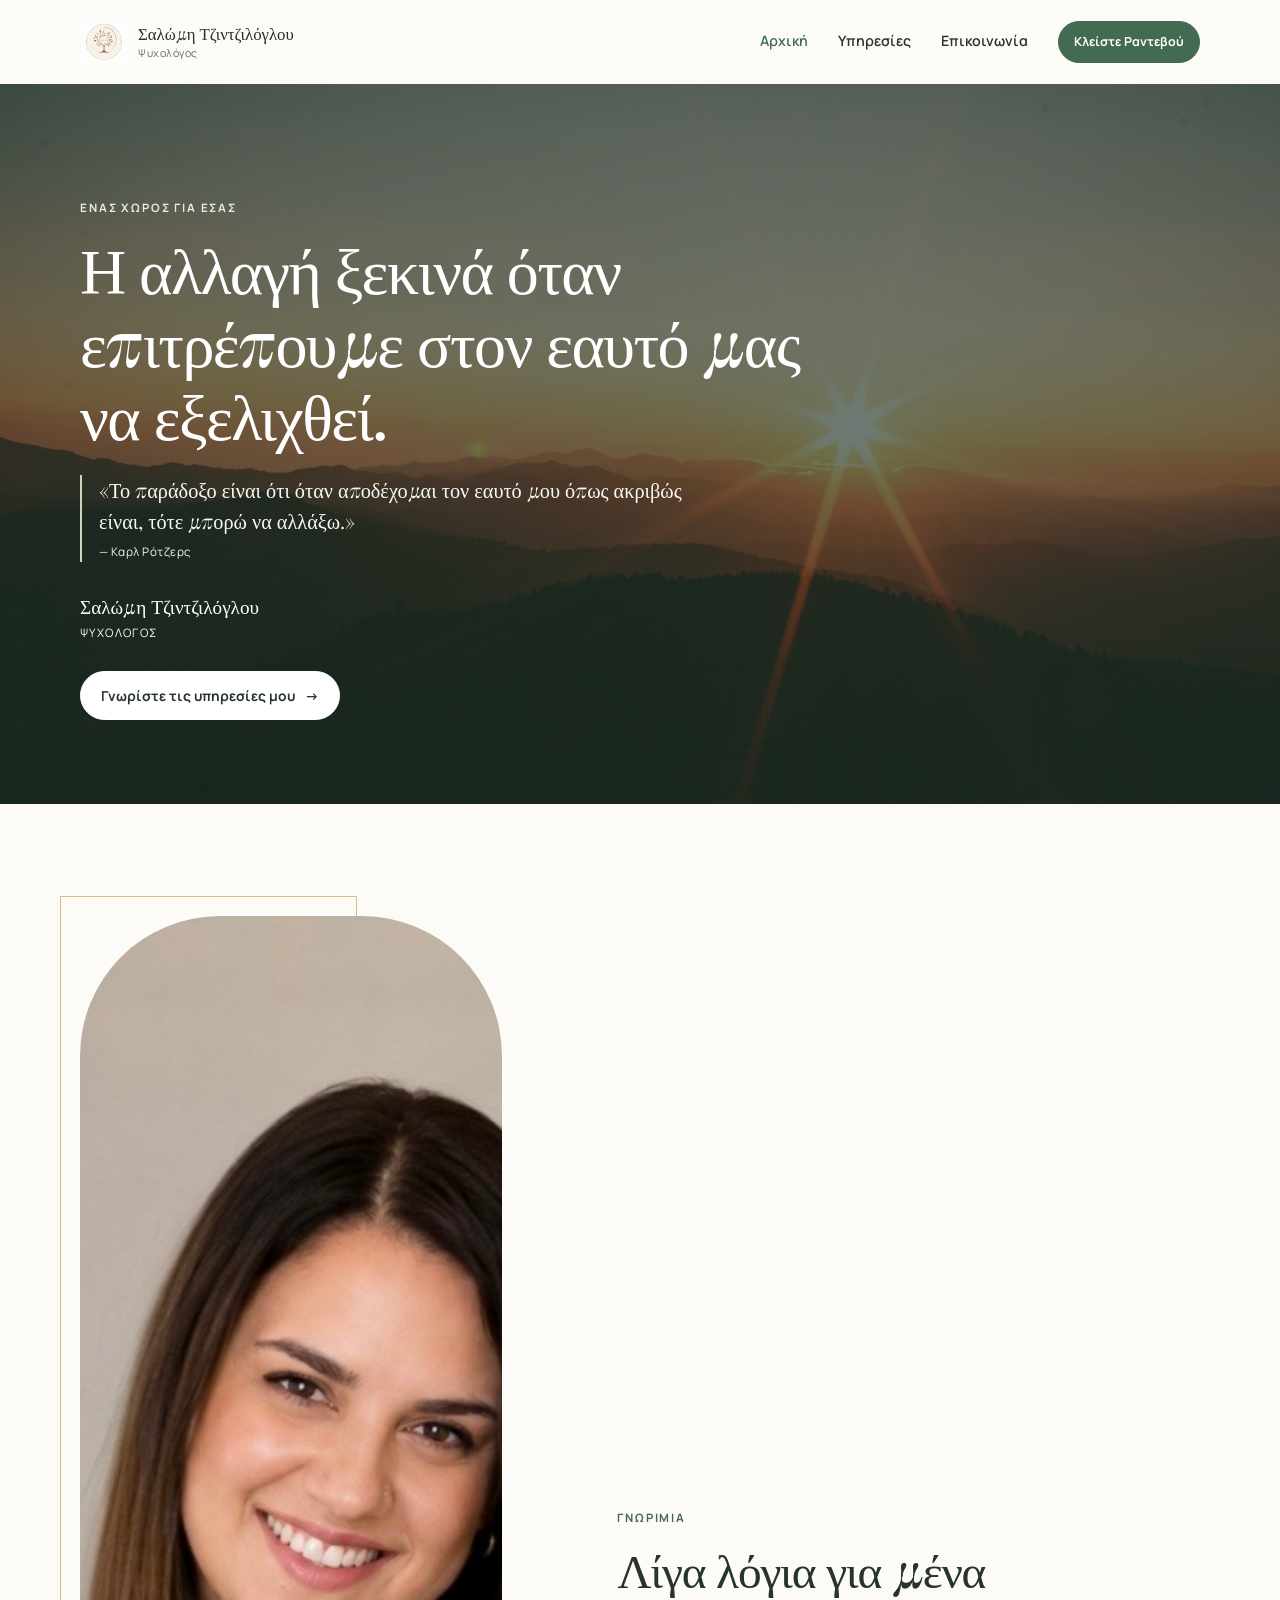
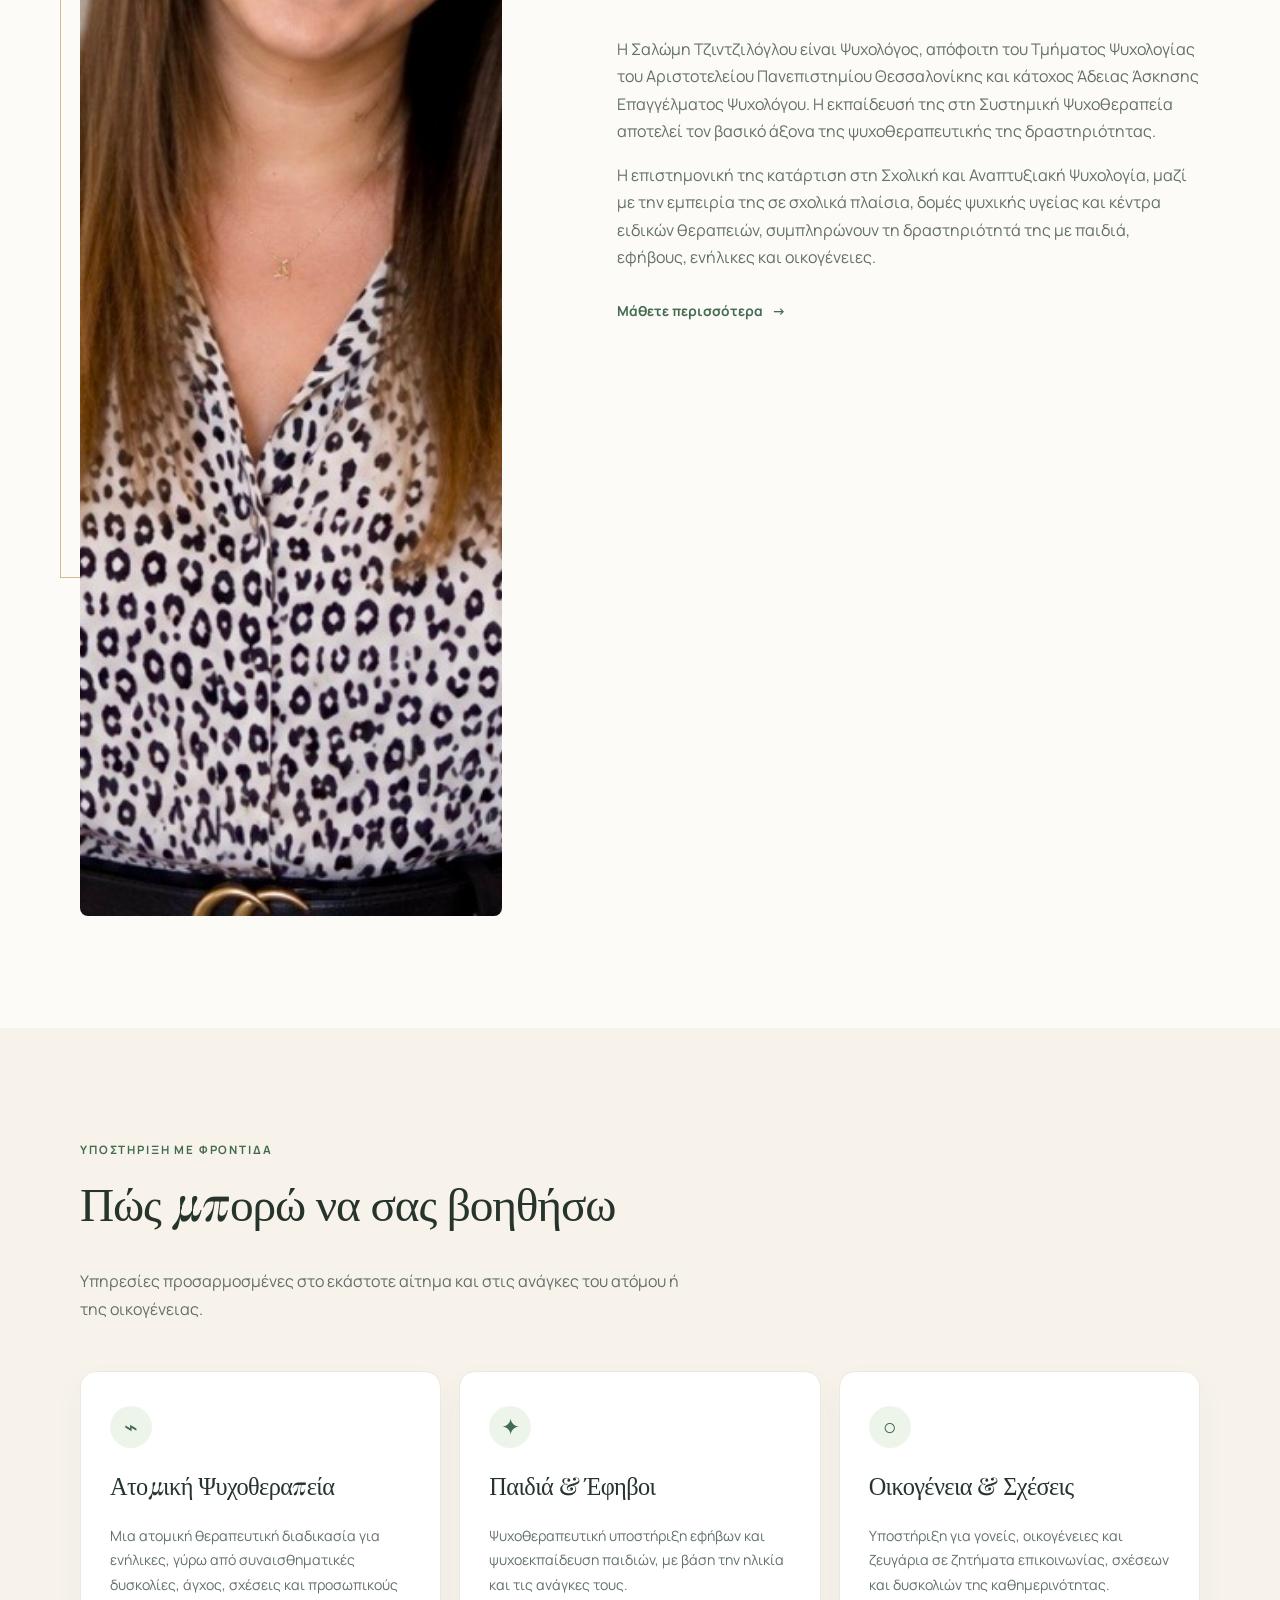
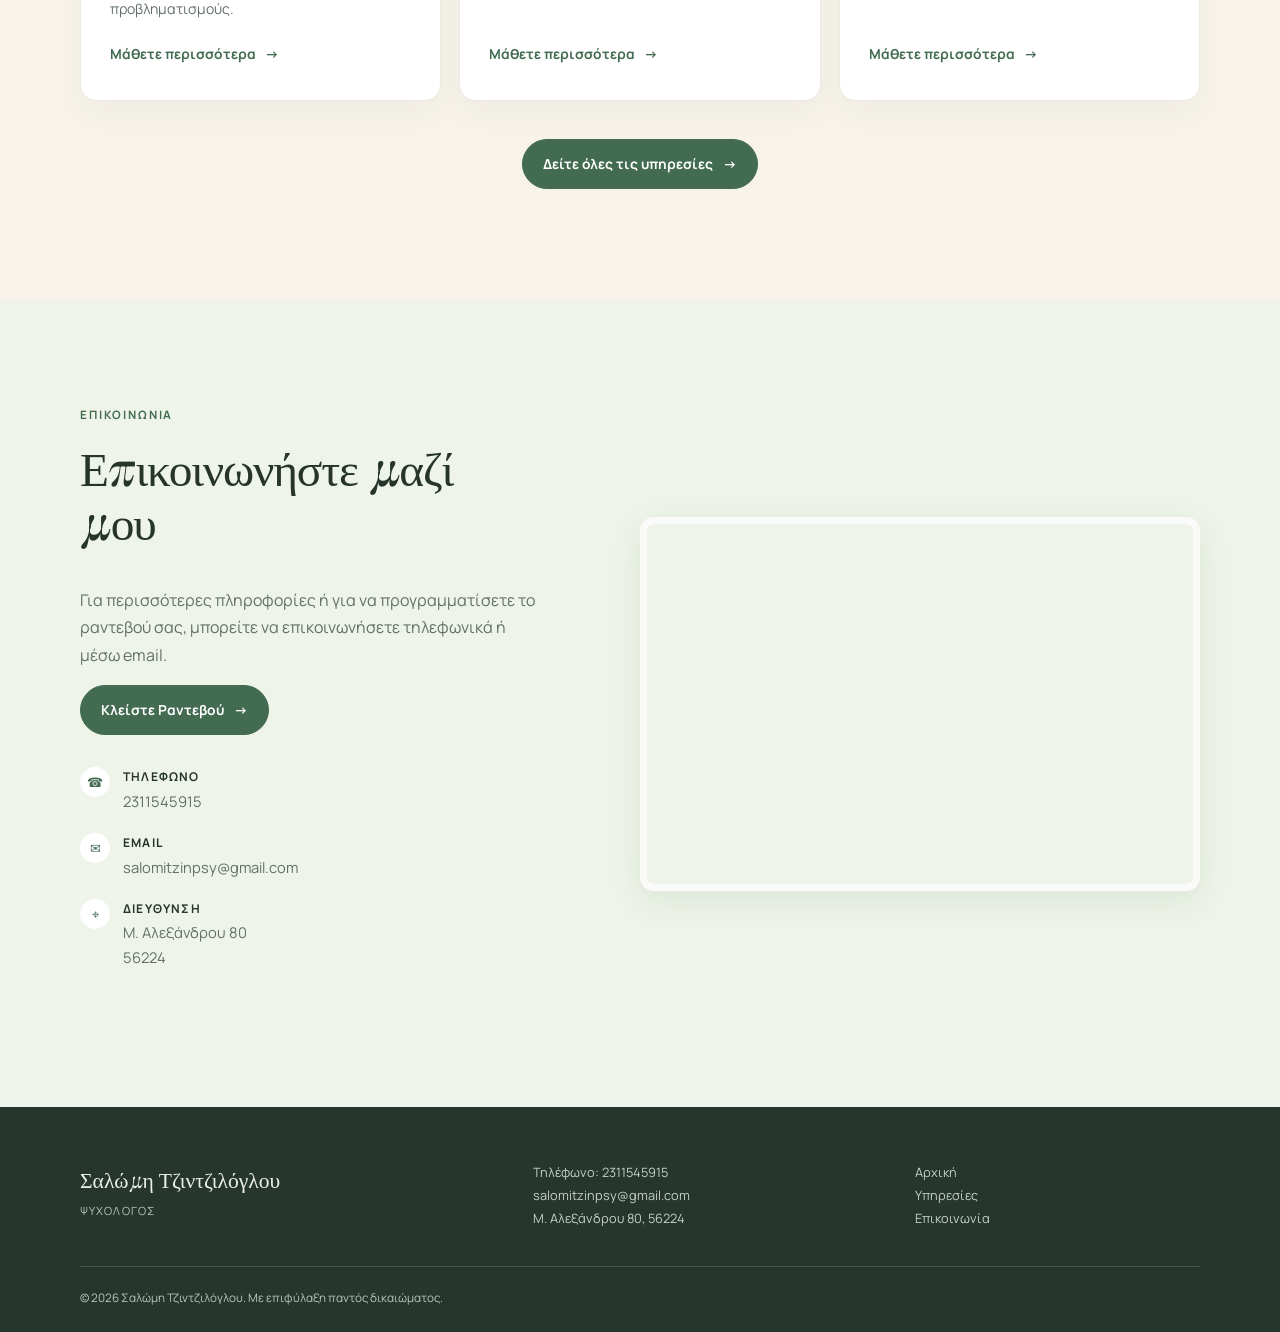
==== index.html @ 01bff6e3 "Publish Salomi psychologist website" ====
<!doctype html>
<html lang="el">
<head>
  <meta charset="UTF-8"><meta name="viewport" content="width=device-width, initial-scale=1.0">
  <meta name="description" content="Η Σαλώμη Τζιντζιλόγλου, Ψυχολόγος και Συστημική Ψυχοθεραπεύτρια, παρέχει ατομική ψυχοθεραπεία, υποστήριξη παιδιών και εφήβων, συμβουλευτική γονέων και αξιολογήσεις.">
  <title>Σαλώμη Τζιντζιλόγλου | Ψυχολόγος</title>
  <link rel="preconnect" href="https://fonts.googleapis.com"><link rel="preconnect" href="https://fonts.gstatic.com" crossorigin>
  <link href="https://fonts.googleapis.com/css2?family=Manrope:wght@400;500;600;700&family=Playfair+Display:wght@500;600&display=swap" rel="stylesheet">
  <link rel="stylesheet" href="assets/css/styles.css"><link rel="stylesheet" href="assets/css/overrides.css">
</head>
<body>
  <a class="skip-link" href="#main">Μετάβαση στο περιεχόμενο</a>
  <div data-component="header"></div>
  <main id="main">
    <section class="hero" aria-labelledby="hero-title">
      <div class="hero__shade"></div>
      <div class="container hero__content reveal">
        <p class="eyebrow eyebrow--light">Ένας χώρος για εσάς</p>
        <h1 id="hero-title">Η αλλαγή ξεκινά όταν επιτρέπουμε στον εαυτό μας να εξελιχθεί.</h1>
        <blockquote>«Το παράδοξο είναι ότι όταν αποδέχομαι τον εαυτό μου όπως ακριβώς είναι, τότε μπορώ να αλλάξω.» <cite>— Καρλ Ρότζερς</cite></blockquote>
        <p class="hero__name">Σαλώμη Τζιντζιλόγλου <span>Ψυχολόγος</span></p>
        <a class="button button--light" href="ypiresies/">Γνωρίστε τις υπηρεσίες μου <span aria-hidden="true">→</span></a>
      </div>
    </section>

    <section class="about section" aria-labelledby="about-title">
      <div class="container about__grid">
        <div class="about__image-wrap reveal"><img src="assets/images/salomi-tzintziloglou.jpeg" alt="Πορτρέτο της ψυχολόγου Σαλώμης Τζιντζιλόγλου" width="1200" height="1600" loading="lazy"></div>
        <div class="about__copy reveal">
          <p class="eyebrow">Γνωριμία</p><h2 id="about-title">Λίγα λόγια για μένα</h2>
          <p>Η Σαλώμη Τζιντζιλόγλου είναι Ψυχολόγος, απόφοιτη του Τμήματος Ψυχολογίας του Αριστοτελείου Πανεπιστημίου Θεσσαλονίκης και κάτοχος Άδειας Άσκησης Επαγγέλματος Ψυχολόγου. Η εκπαίδευσή της στη Συστημική Ψυχοθεραπεία αποτελεί τον βασικό άξονα της ψυχοθεραπευτικής της δραστηριότητας.</p>
          <p>Η επιστημονική της κατάρτιση στη Σχολική και Αναπτυξιακή Ψυχολογία, μαζί με την εμπειρία της σε σχολικά πλαίσια, δομές ψυχικής υγείας και κέντρα ειδικών θεραπειών, συμπληρώνουν τη δραστηριότητά της με παιδιά, εφήβους, ενήλικες και οικογένειες.</p>
          <a class="text-link" href="ypiresies/">Μάθετε περισσότερα <span aria-hidden="true">→</span></a>
        </div>
      </div>
    </section>

    <section class="services-preview section section--cream" aria-labelledby="services-title">
      <div class="container"><div class="section-heading reveal"><p class="eyebrow">Υποστήριξη με φροντίδα</p><h2 id="services-title">Πώς μπορώ να σας βοηθήσω</h2><p>Υπηρεσίες προσαρμοσμένες στο εκάστοτε αίτημα και στις ανάγκες του ατόμου ή της οικογένειας.</p></div>
        <div class="cards">
          <article class="service-card reveal"><div class="service-icon" aria-hidden="true">⌁</div><h3>Ατομική Ψυχοθεραπεία</h3><p>Μια ατομική θεραπευτική διαδικασία για ενήλικες, γύρω από συναισθηματικές δυσκολίες, άγχος, σχέσεις και προσωπικούς προβληματισμούς.</p><a class="text-link" href="ypiresies/#atomiki">Μάθετε περισσότερα <span aria-hidden="true">→</span></a></article>
          <article class="service-card reveal"><div class="service-icon" aria-hidden="true">✦</div><h3>Παιδιά &amp; Έφηβοι</h3><p>Ψυχοθεραπευτική υποστήριξη εφήβων και ψυχοεκπαίδευση παιδιών, με βάση την ηλικία και τις ανάγκες τους.</p><a class="text-link" href="ypiresies/#efivoi">Μάθετε περισσότερα <span aria-hidden="true">→</span></a></article>
          <article class="service-card reveal"><div class="service-icon" aria-hidden="true">○</div><h3>Οικογένεια &amp; Σχέσεις</h3><p>Υποστήριξη για γονείς, οικογένειες και ζευγάρια σε ζητήματα επικοινωνίας, σχέσεων και δυσκολιών της καθημερινότητας.</p><a class="text-link" href="ypiresies/#goneis">Μάθετε περισσότερα <span aria-hidden="true">→</span></a></article>
        </div>
        <div class="center reveal"><a class="button" href="ypiresies/">Δείτε όλες τις υπηρεσίες <span aria-hidden="true">→</span></a></div>
      </div>
    </section>
  </main>
  <div data-component="contact"></div><div data-component="footer"></div><div data-component="modal"></div>
  <script src="assets/js/main.js"></script>
</body></html>
---- assets/css/styles.css ----
:root{--green:#73a987;--green-deep:#426b51;--ink:#26342b;--muted:#627068;--cream:#f7f3eb;--warm:#fdfbf7;--gold:#a97c3d;--line:#e3ded3;--serif:"Playfair Display",Georgia,serif;--sans:"Manrope",Arial,sans-serif;scroll-behavior:smooth}*{box-sizing:border-box}body{margin:0;color:var(--ink);background:var(--warm);font-family:var(--sans);font-size:16px;line-height:1.72}a{color:inherit;text-decoration:none}button{font:inherit}.container{width:min(1120px,calc(100% - 48px));margin-inline:auto}.section{padding:112px 0}.section--cream{background:var(--cream)}h1,h2,h3,p{margin-top:0}h1,h2,h3{font-family:var(--serif);font-weight:500;line-height:1.14;letter-spacing:-.025em}h1{font-size:clamp(2.65rem,5vw,4.75rem)}h2{font-size:clamp(2.15rem,3.7vw,3.4rem)}h3{font-size:1.52rem}p{color:var(--muted)}.skip-link{position:fixed;left:16px;top:-100px;z-index:100;color:#fff;background:var(--green-deep);padding:10px 16px;border-radius:0 0 8px 8px}.skip-link:focus{top:0}.site-header{height:84px;position:sticky;top:0;z-index:20;background:rgba(253,251,247,.94);border-bottom:1px solid transparent;backdrop-filter:blur(12px)}.site-header.is-scrolled{border-color:var(--line)}.nav{height:100%;display:flex;align-items:center;justify-content:space-between;gap:20px}.brand{display:flex;align-items:center;gap:10px;font-family:var(--serif);font-size:1.05rem;line-height:1.15}.brand img{width:48px;height:48px;object-fit:contain}.brand small{display:block;font-family:var(--sans);color:var(--muted);font-size:.67rem;letter-spacing:.05em;margin-top:3px}.nav__links{display:flex;align-items:center;gap:30px;font-size:.89rem;font-weight:600}.nav__links a:not(.button):hover,.nav__links a[aria-current="page"]{color:var(--green-deep)}.button{display:inline-flex;align-items:center;justify-content:center;gap:10px;min-height:48px;padding:12px 20px;color:#fff;background:var(--green-deep);border:1px solid var(--green-deep);border-radius:99px;cursor:pointer;font-size:.86rem;font-weight:700;transition:transform .25s,background .25s}.button:hover{background:#335641;transform:translateY(-2px)}.button--light{background:#fff;color:var(--ink);border-color:#fff}.button--light:hover{background:#f8f5ef}.button--small{min-height:42px;padding:9px 15px;font-size:.78rem;white-space:nowrap}.menu-toggle{display:none;width:42px;height:42px;border:0;background:transparent;color:var(--ink);font-size:1.4rem;cursor:pointer}.hero{min-height:720px;display:grid;place-items:center;position:relative;isolation:isolate;background:url('../images/hero-nature.jpg') center/cover no-repeat;color:white}.hero__shade{position:absolute;inset:0;z-index:-1;background:linear-gradient(90deg,rgba(20,39,28,.76),rgba(26,38,29,.36),rgba(26,38,29,.16))}.hero__content{padding:110px 0 80px;max-width:790px;margin-inline:max(24px,calc((100vw - 1120px)/2)) auto}.hero h1{margin-bottom:24px;max-width:780px}.eyebrow{color:var(--green-deep);margin-bottom:15px;font-size:.72rem;font-weight:700;letter-spacing:.16em;text-transform:uppercase}.eyebrow--light{color:#e1eedf}.hero blockquote{margin:0 0 28px;padding-left:17px;max-width:650px;border-left:2px solid #c6d8b9;color:#f8f8f4;font-family:var(--serif);font-size:clamp(1rem,1.8vw,1.27rem);line-height:1.5}.hero cite{display:block;margin-top:8px;font-family:var(--sans);font-size:.73rem;font-style:normal;letter-spacing:.04em}.hero__name{margin-bottom:28px;color:#fff;font-family:var(--serif);font-size:1.2rem}.hero__name span{display:block;font-family:var(--sans);font-size:.72rem;letter-spacing:.12em;text-transform:uppercase}.about__grid{display:grid;grid-template-columns:.84fr 1.16fr;align-items:center;gap:clamp(50px,9vw,130px)}.about__image-wrap{position:relative}.about__image-wrap:before{content:"";position:absolute;width:70%;height:80%;top:-20px;left:-20px;border:1px solid #d8bb8e;z-index:-1}.about img{display:block;width:100%;aspect-ratio:4/5;object-fit:cover;object-position:center top;border-radius:140px 140px 8px 8px}.about__copy p:not(.eyebrow){max-width:610px}.text-link{display:inline-flex;align-items:center;gap:9px;margin-top:11px;color:var(--green-deep);font-size:.86rem;font-weight:700}.text-link:hover{color:var(--gold)}.section-heading{max-width:620px;margin-bottom:48px}.section-heading p:last-child{margin-bottom:0}.cards{display:grid;grid-template-columns:repeat(3,1fr);gap:18px}.service-card{display:flex;min-height:330px;flex-direction:column;padding:34px 29px;background:#fff;border:1px solid #eee8de;border-radius:16px;box-shadow:0 12px 32px rgba(53,71,55,.04);transition:transform .25s,box-shadow .25s}.service-card:hover{transform:translateY(-5px);box-shadow:0 18px 38px rgba(53,71,55,.1)}.service-card p{font-size:.88rem}.service-card .text-link{margin-top:auto}.service-icon{width:42px;height:42px;display:grid;place-items:center;margin-bottom:24px;border-radius:50%;background:#edf5eb;color:var(--green-deep);font-size:1.45rem}.center{text-align:center;margin-top:38px}.contact{padding:104px 0;background:#eef4e9}.contact__grid{display:grid;grid-template-columns:.9fr 1.1fr;gap:clamp(40px,8vw,105px);align-items:center}.contact__details{display:grid;gap:18px;margin:32px 0}.contact__detail{display:flex;gap:13px;align-items:flex-start}.contact__detail-icon{width:30px;height:30px;display:grid;place-items:center;flex:0 0 auto;color:var(--green-deep);background:#fff;border-radius:50%;font-size:.8rem}.contact__detail strong{display:block;font-size:.75rem;letter-spacing:.1em;text-transform:uppercase}.contact__detail a,.contact__detail address{font-style:normal;color:var(--muted);font-size:.92rem}.map{min-height:360px;overflow:hidden;border-radius:14px;border:7px solid rgba(255,255,255,.7);box-shadow:0 10px 35px rgba(57,74,57,.09)}.map iframe{display:block;width:100%;height:360px;border:0}.site-footer{padding:54px 0 24px;background:#26362c;color:#e9eee7}.footer__top{display:grid;grid-template-columns:1.2fr 1fr .8fr;gap:25px;padding-bottom:36px}.footer__brand{font-family:var(--serif);font-size:1.35rem}.footer__brand span{display:block;margin-top:3px;font-family:var(--sans);color:#b8c6ba;font-size:.7rem;letter-spacing:.1em;text-transform:uppercase}.footer__top p,.footer__top a{margin:0;color:#c4d0c4;font-size:.8rem;line-height:1.8}.footer__links{display:flex;flex-direction:column;align-items:flex-start}.footer__links a:hover{color:white}.footer__bottom{padding-top:21px;border-top:1px solid rgba(255,255,255,.15);color:#b8c6ba;font-size:.73rem}.page-hero{padding:105px 0 90px;background:var(--cream);text-align:center}.page-hero .container{max-width:700px}.page-hero p:last-child{margin:14px auto 0;max-width:560px}.services-list{padding-top:72px}.services-list__inner{display:grid;gap:17px}.service-detail{display:grid;grid-template-columns:80px 1fr auto;gap:25px;align-items:center;padding:43px 44px;border:1px solid var(--line);border-radius:13px;background:#fff}.service-detail--tint{background:#f7faf5}.service-detail h2{margin-bottom:8px;font-size:clamp(1.55rem,2.6vw,2rem)}.service-detail p{margin-bottom:0;font-size:.9rem}.service-detail__lead{margin-bottom:8px!important;color:var(--green-deep)!important;font-weight:700}.service-detail__number{font-family:var(--serif);color:var(--gold);font-size:1.08rem}.modal{position:fixed;inset:0;z-index:40;display:none;align-items:center;justify-content:center;padding:20px;background:rgba(24,34,27,.53)}.modal.is-open{display:flex}.modal__dialog{position:relative;width:min(470px,100%);padding:45px;background:#fff;border-radius:18px;box-shadow:0 22px 80px rgba(0,0,0,.24)}.modal__close{position:absolute;top:13px;right:13px;width:42px;height:42px;border:0;border-radius:50%;color:var(--ink);background:#f3f3ef;cursor:pointer;font-size:1.4rem}.modal h2{font-size:2rem}.modal p{margin-bottom:25px}.modal__actions{display:grid;gap:10px}.modal__actions .button:last-child{background:#fff;color:var(--green-deep)}.modal__actions .button:last-child:hover{background:#f2f7ef}.reveal{opacity:0;transform:translateY(18px);transition:opacity .65s ease,transform .65s ease}.reveal.is-visible{opacity:1;transform:none}:focus-visible{outline:3px solid #bf923f;outline-offset:3px}@media(max-width:760px){.container{width:min(100% - 32px,1120px)}.site-header{height:72px}.brand{font-size:.94rem}.brand img{width:42px;height:42px}.menu-toggle{display:block}.nav__links{position:absolute;top:72px;right:16px;left:16px;display:none;align-items:stretch;gap:4px;padding:16px;background:#fff;border:1px solid var(--line);border-radius:12px;box-shadow:0 16px 35px rgba(0,0,0,.1)}.nav__links.is-open{display:flex;flex-direction:column}.nav__links a:not(.button){padding:10px}.nav__links .button{margin-top:5px}.hero{min-height:660px}.hero__content{padding:100px 0 60px;margin-inline:16px}.hero__shade{background:linear-gradient(90deg,rgba(20,39,28,.8),rgba(26,38,29,.43))}.section{padding:76px 0}.about__grid,.contact__grid{grid-template-columns:1fr;gap:42px}.about__image-wrap{max-width:430px}.cards{grid-template-columns:1fr}.service-card{min-height:270px}.contact{padding:76px 0}.map,.map iframe{min-height:290px;height:290px}.footer__top{grid-template-columns:1fr;gap:21px}.page-hero{padding:75px 0 64px}.services-list{padding-top:45px}.service-detail{grid-template-columns:1fr;gap:12px;padding:30px 25px}.service-detail .button{justify-self:start}.service-detail__number{margin-bottom:4px}.modal__dialog{padding:38px 25px}.about__image-wrap:before{top:-13px;left:-13px}}
---- assets/css/overrides.css ----
/* Keep the photographic hero calm and uniform, without visual gradients. */
.hero__shade { background: rgba(20, 39, 28, .61); }
@media (max-width: 760px) { .hero__shade { background: rgba(20, 39, 28, .67); } }
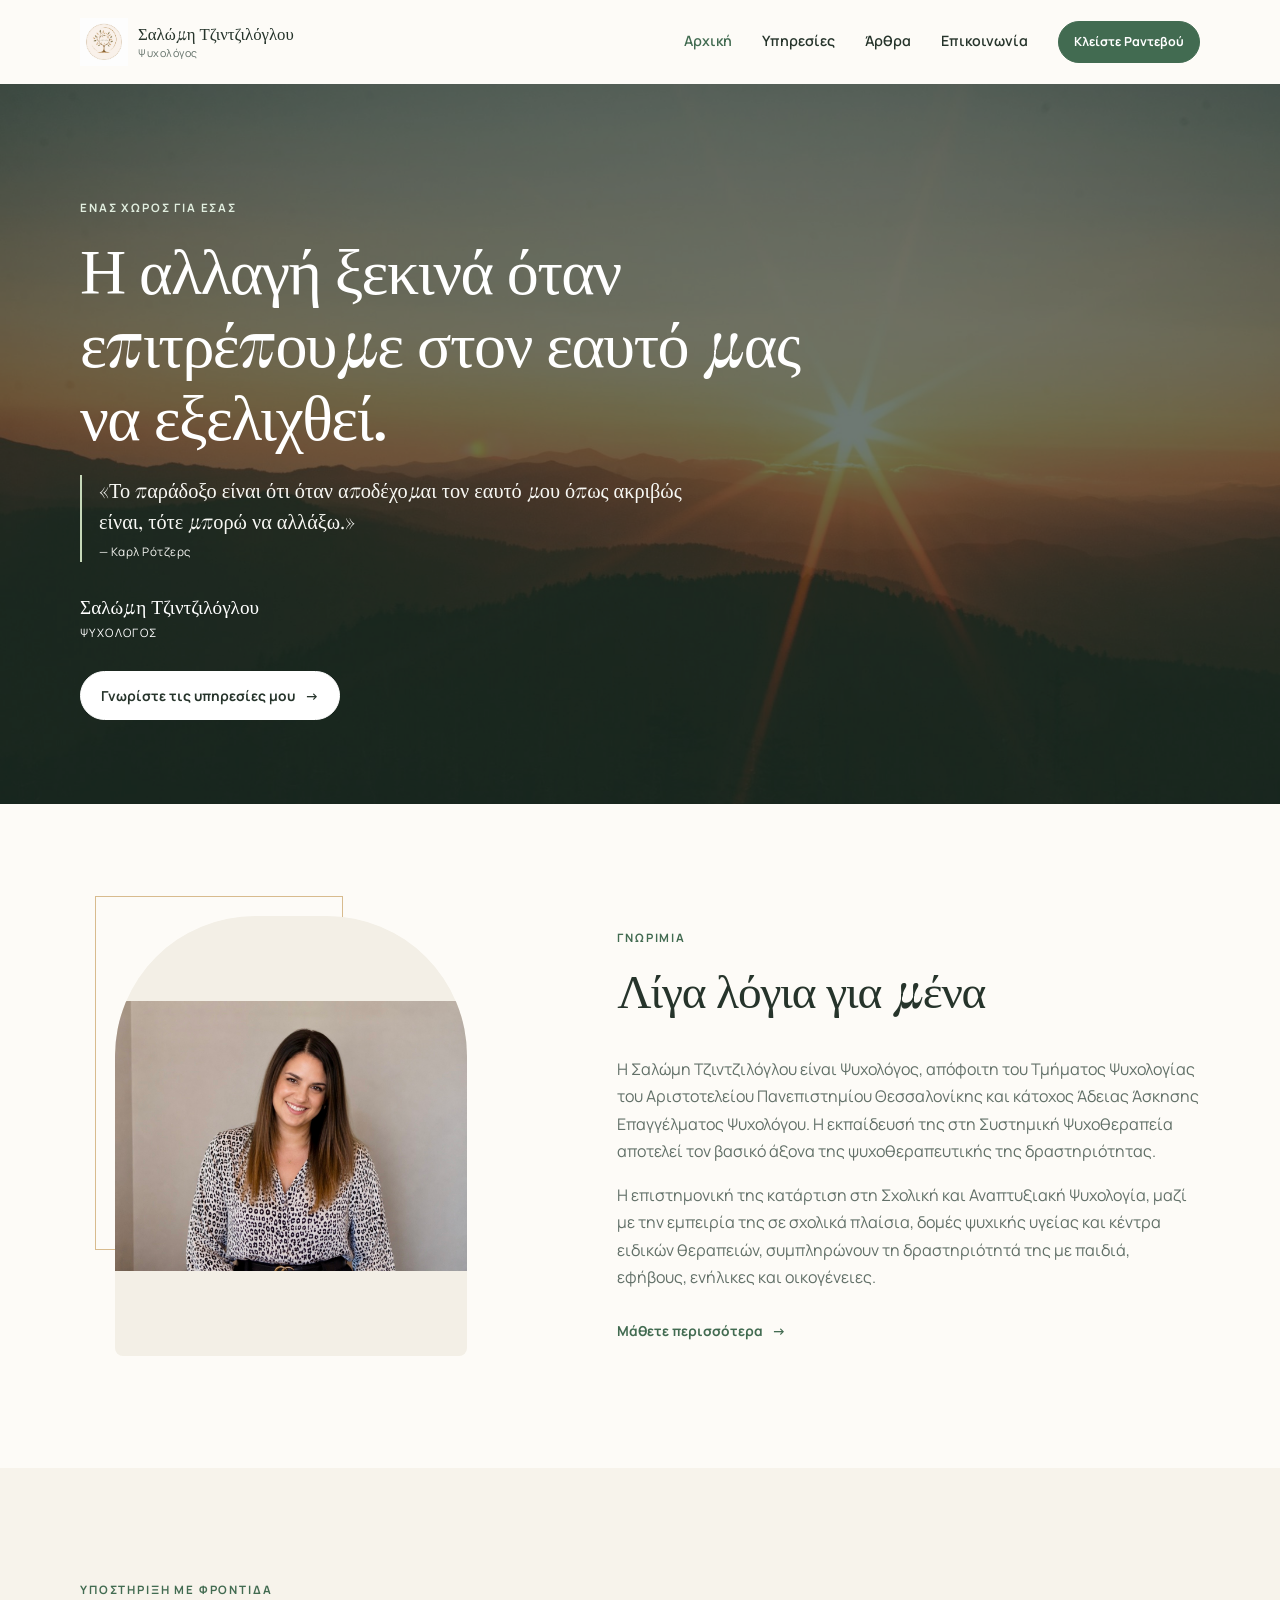
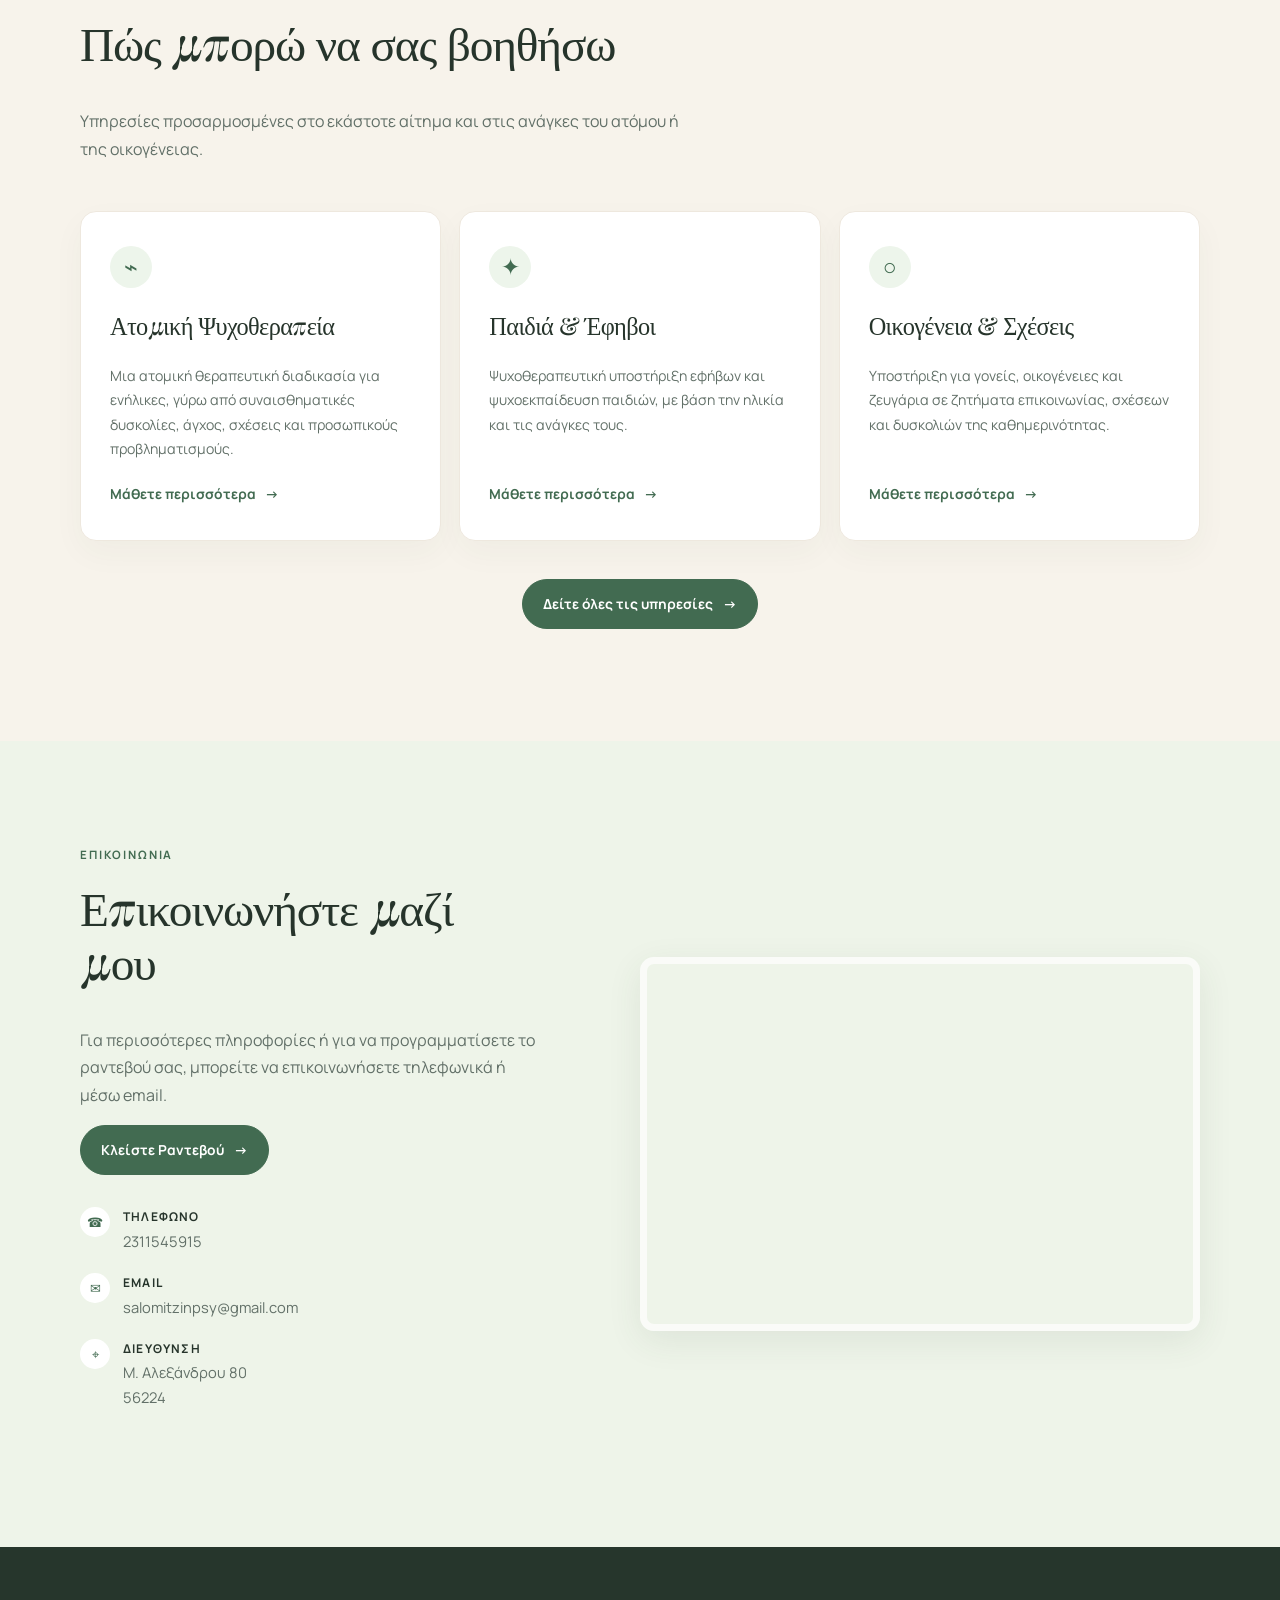
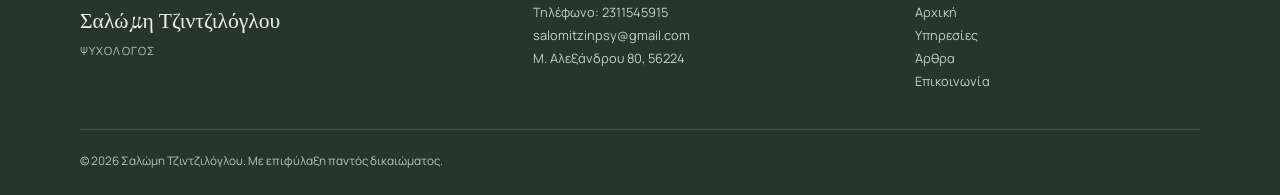
==== commit cd9691ef: "Add articles section" ====
--- a/index.html
+++ b/index.html
@@ -8,7 +8,7 @@
   <link href="https://fonts.googleapis.com/css2?family=Manrope:wght@400;500;600;700&family=Playfair+Display:wght@500;600&display=swap" rel="stylesheet">
   <link rel="stylesheet" href="assets/css/styles.css"><link rel="stylesheet" href="assets/css/overrides.css">
 </head>
-<body>
+<body data-base="" data-page="home">
   <a class="skip-link" href="#main">Μετάβαση στο περιεχόμενο</a>
   <div data-component="header"></div>
   <main id="main">
--- a/assets/css/overrides.css
+++ b/assets/css/overrides.css
@@ -1,3 +1,16 @@
 /* Keep the photographic hero calm and uniform, without visual gradients. */
 .hero__shade { background: rgba(20, 39, 28, .61); }
 @media (max-width: 760px) { .hero__shade { background: rgba(20, 39, 28, .67); } }
+/* Φωτογραφία ενότητας Γνωριμία */
+.about__image-wrap {
+  max-width: 360px;
+  margin-inline: auto;
+}
+
+.about img {
+  height: 440px;
+  aspect-ratio: 4 / 5;
+  object-fit: contain;
+  object-position: center;
+  background: #f3efe6;
+}
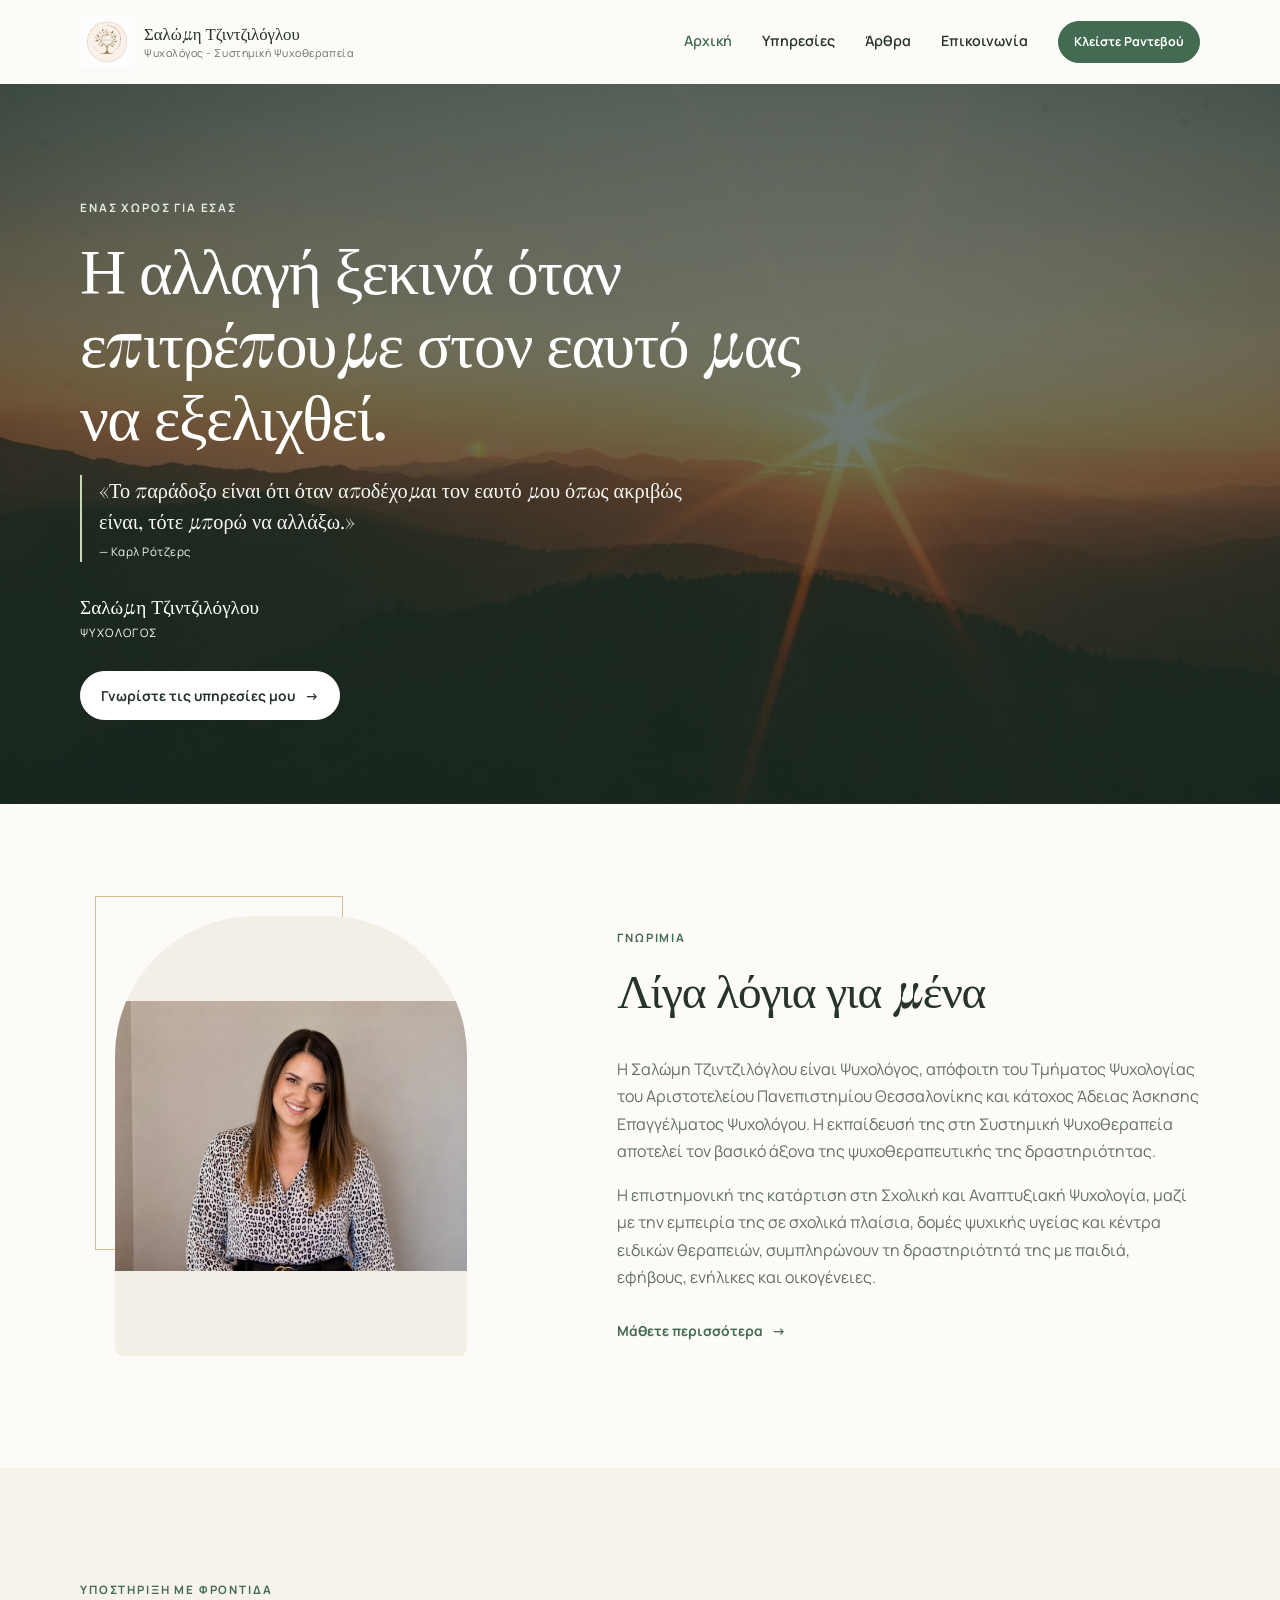
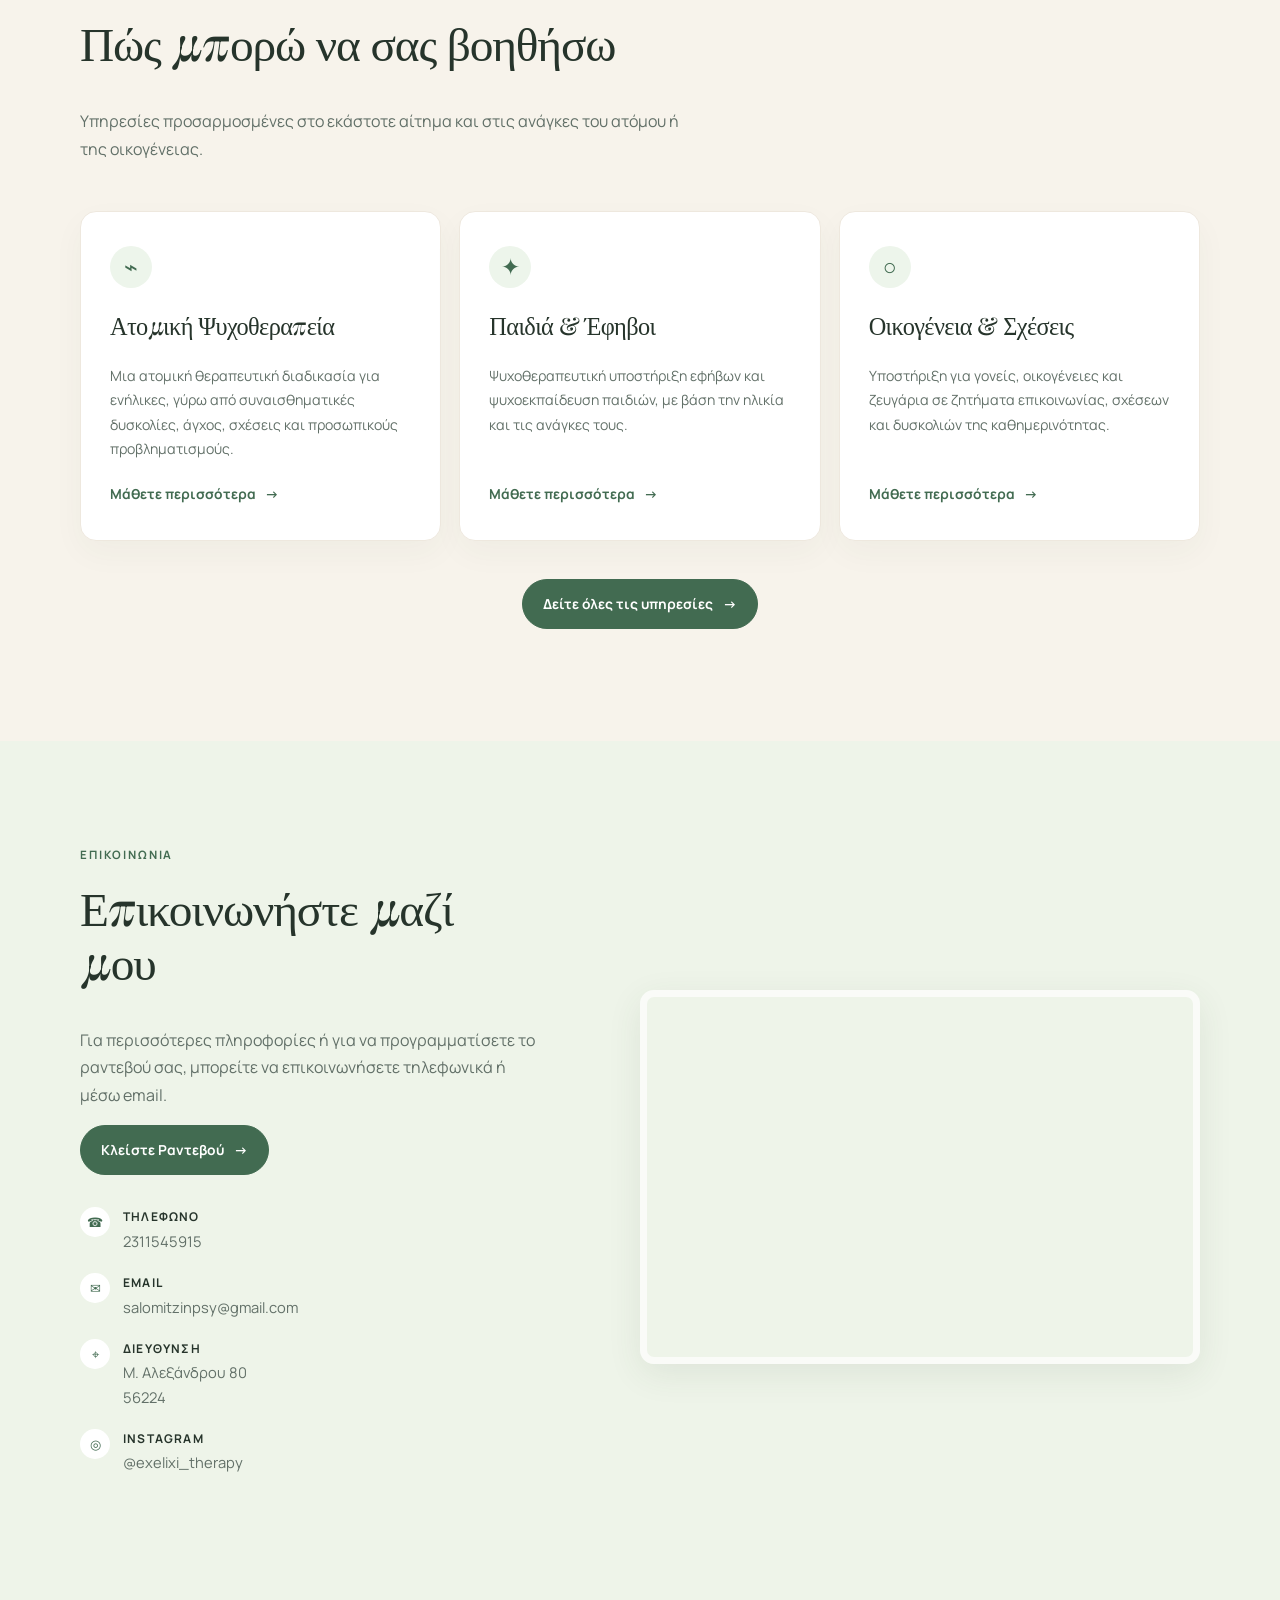
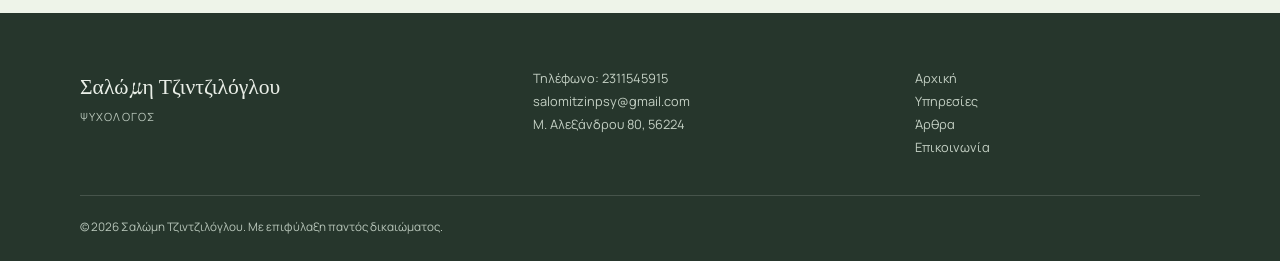
==== commit fd722ac6: "Update biography services and header" ====
--- a/index.html
+++ b/index.html
@@ -30,7 +30,7 @@
           <p class="eyebrow">Γνωριμία</p><h2 id="about-title">Λίγα λόγια για μένα</h2>
           <p>Η Σαλώμη Τζιντζιλόγλου είναι Ψυχολόγος, απόφοιτη του Τμήματος Ψυχολογίας του Αριστοτελείου Πανεπιστημίου Θεσσαλονίκης και κάτοχος Άδειας Άσκησης Επαγγέλματος Ψυχολόγου. Η εκπαίδευσή της στη Συστημική Ψυχοθεραπεία αποτελεί τον βασικό άξονα της ψυχοθεραπευτικής της δραστηριότητας.</p>
           <p>Η επιστημονική της κατάρτιση στη Σχολική και Αναπτυξιακή Ψυχολογία, μαζί με την εμπειρία της σε σχολικά πλαίσια, δομές ψυχικής υγείας και κέντρα ειδικών θεραπειών, συμπληρώνουν τη δραστηριότητά της με παιδιά, εφήβους, ενήλικες και οικογένειες.</p>
-          <a class="text-link" href="ypiresies/">Μάθετε περισσότερα <span aria-hidden="true">→</span></a>
+          <a class="text-link" href="viografiko/">Μάθετε περισσότερα <span aria-hidden="true">→</span></a>
         </div>
       </div>
     </section>
--- a/assets/css/overrides.css
+++ b/assets/css/overrides.css
@@ -14,3 +14,11 @@
   object-position: center;
   background: #f3efe6;
 }
+
+/* Διακριτική ενίσχυση του brand στο header. */
+.brand img { width: 54px; height: 54px; }
+@media (max-width: 760px) {
+  .brand { max-width: calc(100% - 62px); }
+  .brand img { width: 46px; height: 46px; }
+  .brand small { font-size: .53rem; letter-spacing: 0; white-space: nowrap; }
+}
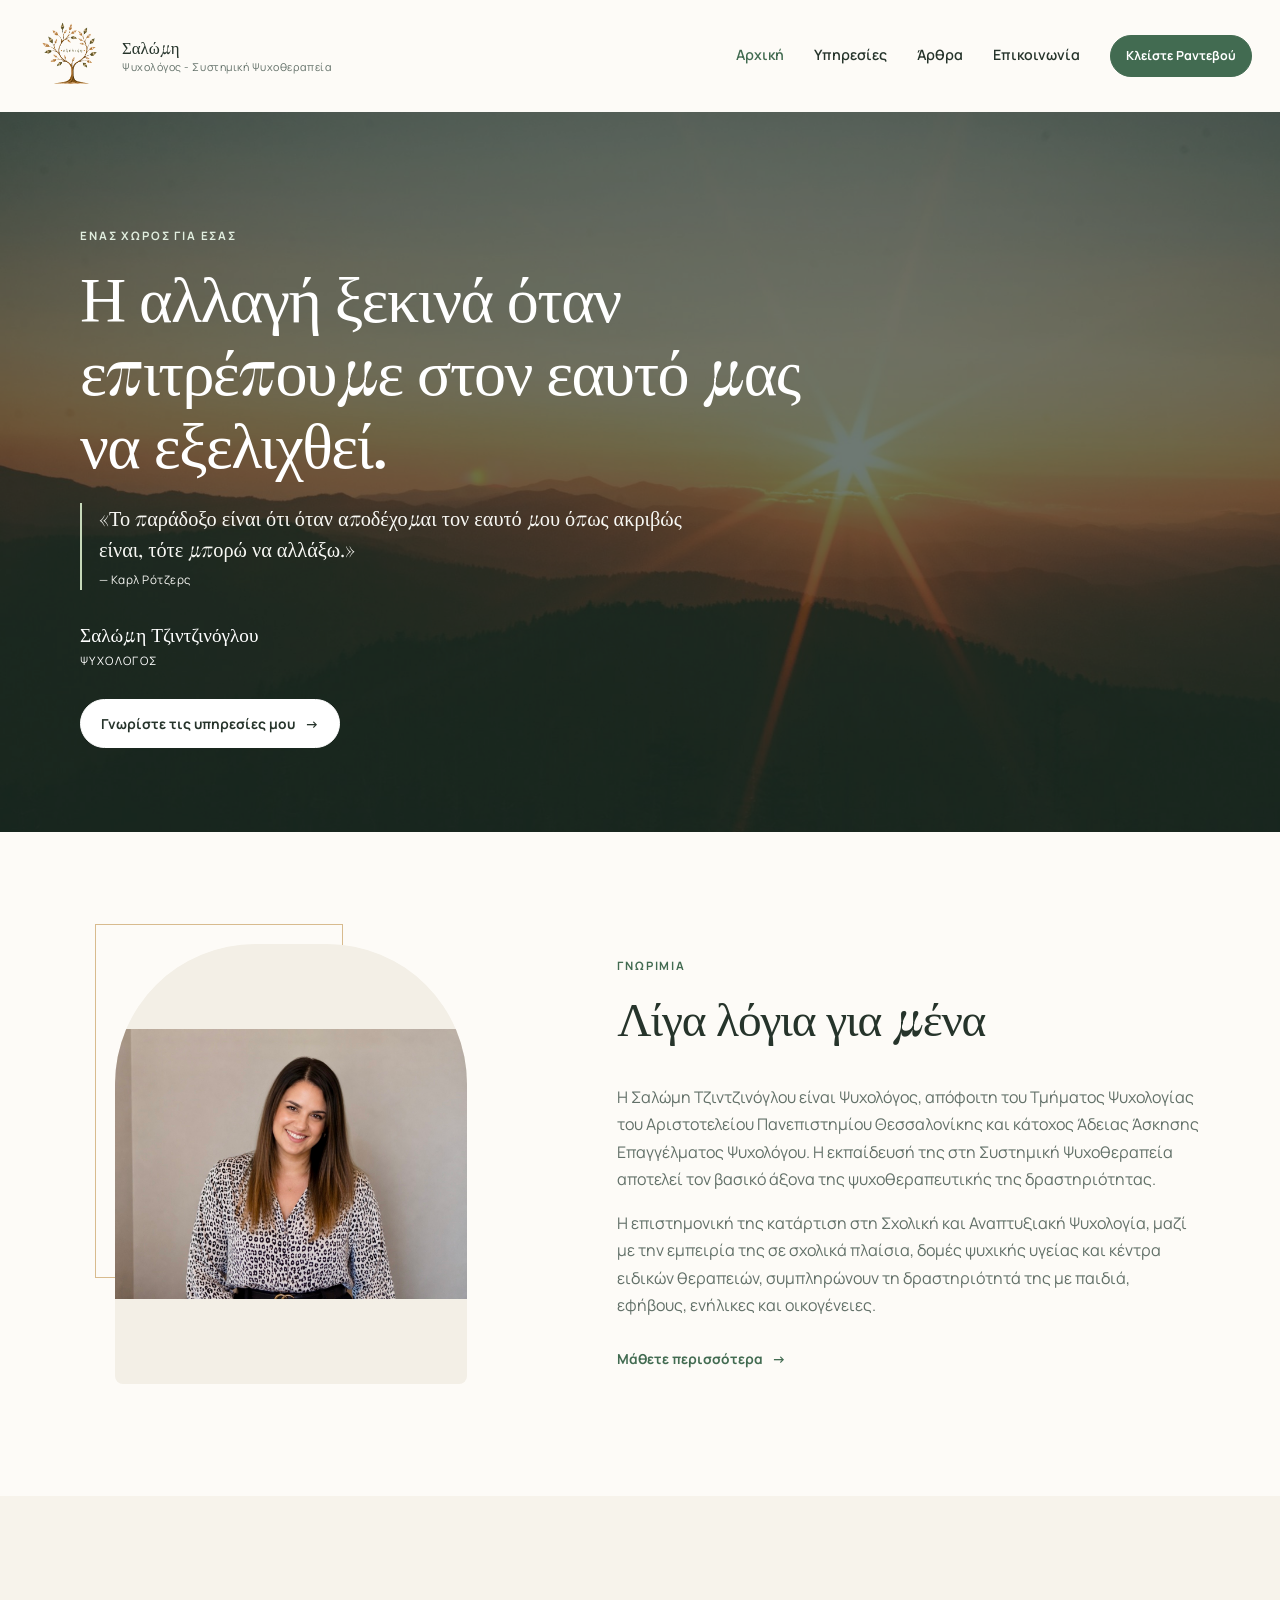
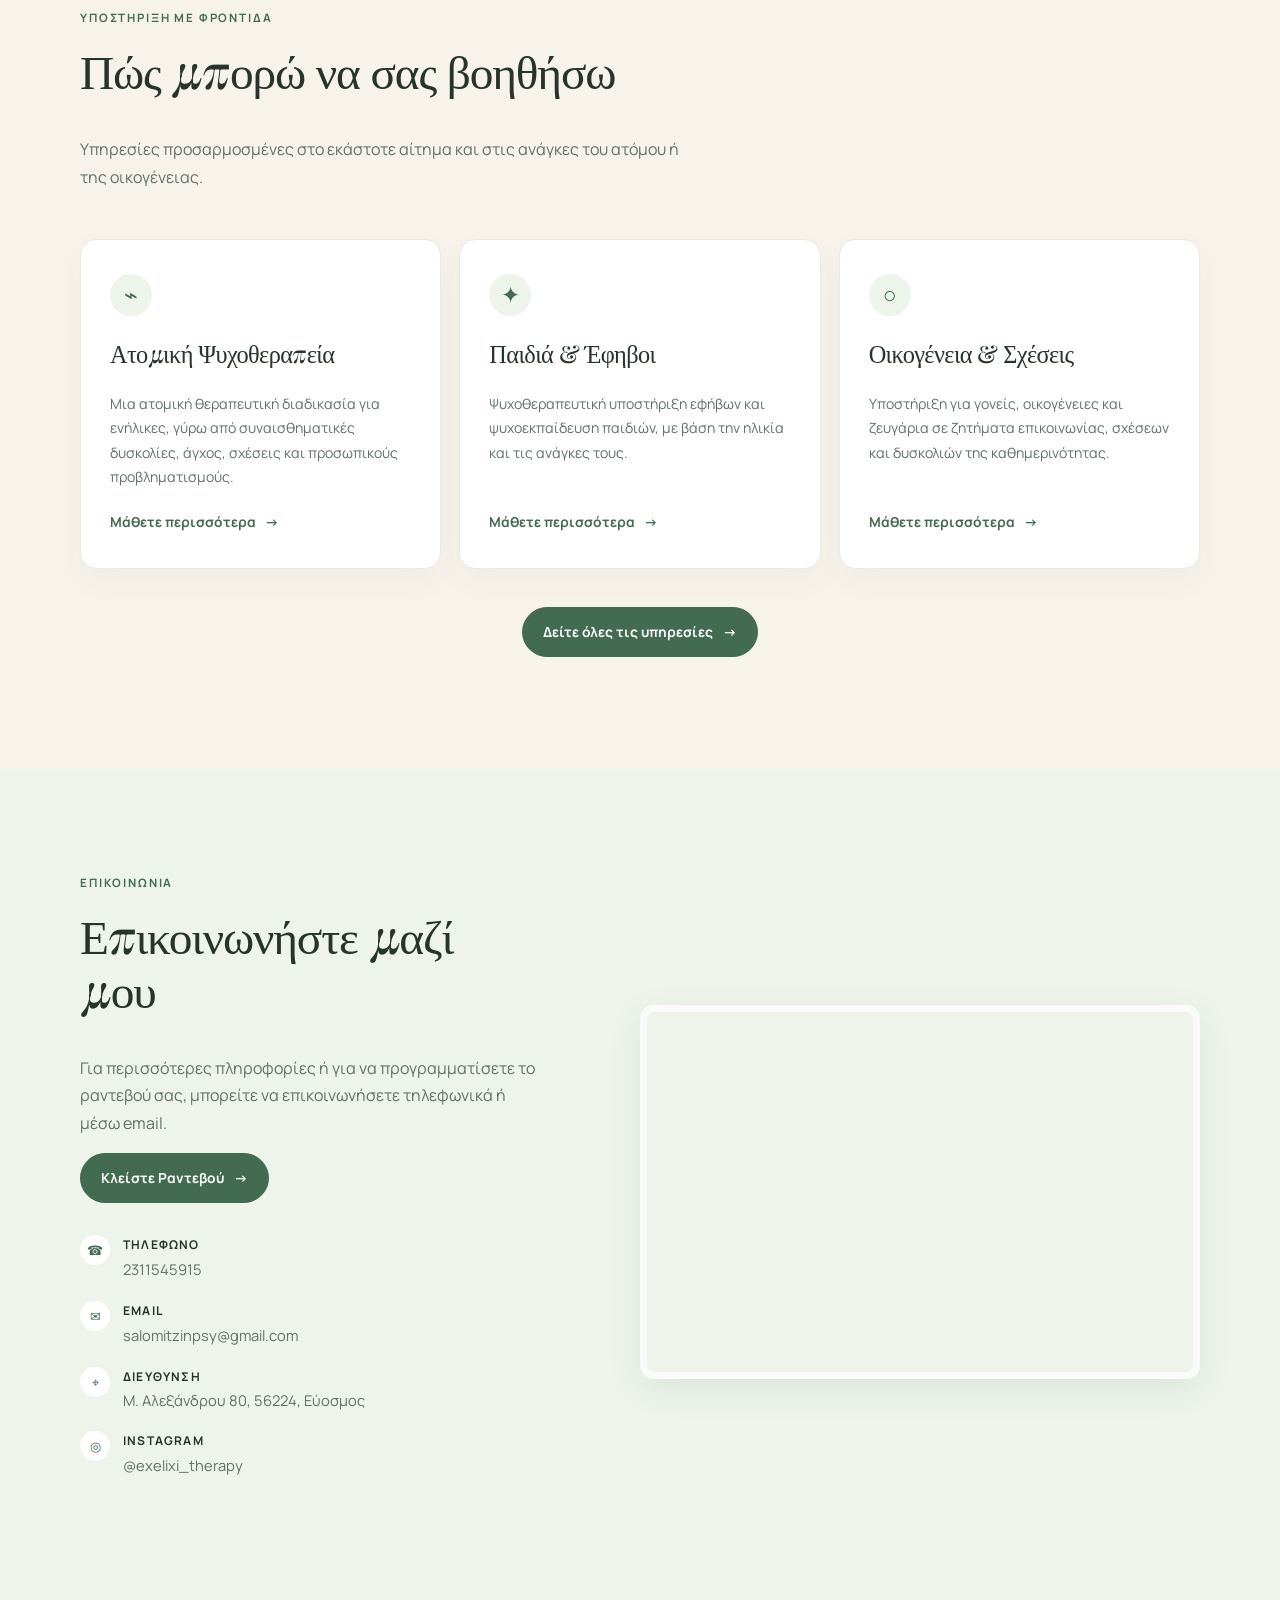
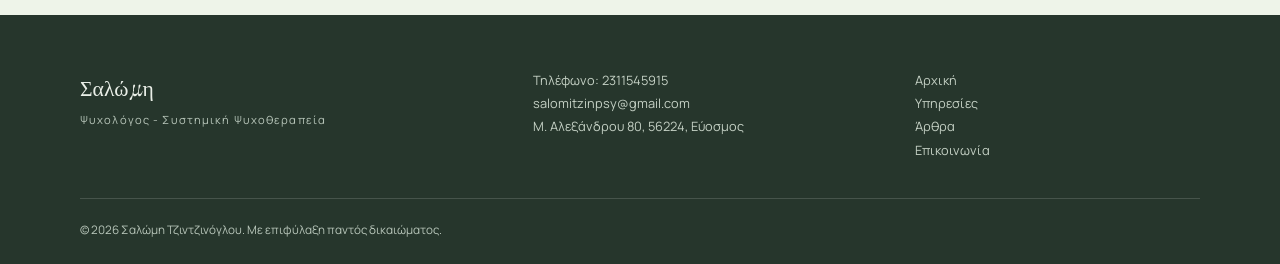
==== commit 0889f5b5: "Correct Salomi surname across site" ====
--- a/index.html
+++ b/index.html
@@ -2,8 +2,8 @@
 <html lang="el">
 <head>
   <meta charset="UTF-8"><meta name="viewport" content="width=device-width, initial-scale=1.0">
-  <meta name="description" content="Η Σαλώμη Τζιντζιλόγλου, Ψυχολόγος και Συστημική Ψυχοθεραπεύτρια, παρέχει ατομική ψυχοθεραπεία, υποστήριξη παιδιών και εφήβων, συμβουλευτική γονέων και αξιολογήσεις.">
-  <title>Σαλώμη Τζιντζιλόγλου | Ψυχολόγος</title>
+  <meta name="description" content="Η Σαλώμη Τζιντζινόγλου, Ψυχολόγος και Συστημική Ψυχοθεραπεύτρια, παρέχει ατομική ψυχοθεραπεία, υποστήριξη παιδιών και εφήβων, συμβουλευτική γονέων και αξιολογήσεις.">
+  <title>Σαλώμη Τζιντζινόγλου | Ψυχολόγος</title>
   <link rel="preconnect" href="https://fonts.googleapis.com"><link rel="preconnect" href="https://fonts.gstatic.com" crossorigin>
   <link href="https://fonts.googleapis.com/css2?family=Manrope:wght@400;500;600;700&family=Playfair+Display:wght@500;600&display=swap" rel="stylesheet">
   <link rel="stylesheet" href="assets/css/styles.css"><link rel="stylesheet" href="assets/css/overrides.css">
@@ -18,17 +18,17 @@
         <p class="eyebrow eyebrow--light">Ένας χώρος για εσάς</p>
         <h1 id="hero-title">Η αλλαγή ξεκινά όταν επιτρέπουμε στον εαυτό μας να εξελιχθεί.</h1>
         <blockquote>«Το παράδοξο είναι ότι όταν αποδέχομαι τον εαυτό μου όπως ακριβώς είναι, τότε μπορώ να αλλάξω.» <cite>— Καρλ Ρότζερς</cite></blockquote>
-        <p class="hero__name">Σαλώμη Τζιντζιλόγλου <span>Ψυχολόγος</span></p>
+        <p class="hero__name">Σαλώμη Τζιντζινόγλου <span>Ψυχολόγος</span></p>
         <a class="button button--light" href="ypiresies/">Γνωρίστε τις υπηρεσίες μου <span aria-hidden="true">→</span></a>
       </div>
     </section>
 
     <section class="about section" aria-labelledby="about-title">
       <div class="container about__grid">
-        <div class="about__image-wrap reveal"><img src="assets/images/salomi-tzintziloglou.jpeg" alt="Πορτρέτο της ψυχολόγου Σαλώμης Τζιντζιλόγλου" width="1200" height="1600" loading="lazy"></div>
+        <div class="about__image-wrap reveal"><img src="assets/images/salomi-tzintziloglou.jpeg" alt="Πορτρέτο της ψυχολόγου Σαλώμης Τζιντζινόγλου" width="1200" height="1600" loading="lazy"></div>
         <div class="about__copy reveal">
           <p class="eyebrow">Γνωριμία</p><h2 id="about-title">Λίγα λόγια για μένα</h2>
-          <p>Η Σαλώμη Τζιντζιλόγλου είναι Ψυχολόγος, απόφοιτη του Τμήματος Ψυχολογίας του Αριστοτελείου Πανεπιστημίου Θεσσαλονίκης και κάτοχος Άδειας Άσκησης Επαγγέλματος Ψυχολόγου. Η εκπαίδευσή της στη Συστημική Ψυχοθεραπεία αποτελεί τον βασικό άξονα της ψυχοθεραπευτικής της δραστηριότητας.</p>
+          <p>Η Σαλώμη Τζιντζινόγλου είναι Ψυχολόγος, απόφοιτη του Τμήματος Ψυχολογίας του Αριστοτελείου Πανεπιστημίου Θεσσαλονίκης και κάτοχος Άδειας Άσκησης Επαγγέλματος Ψυχολόγου. Η εκπαίδευσή της στη Συστημική Ψυχοθεραπεία αποτελεί τον βασικό άξονα της ψυχοθεραπευτικής της δραστηριότητας.</p>
           <p>Η επιστημονική της κατάρτιση στη Σχολική και Αναπτυξιακή Ψυχολογία, μαζί με την εμπειρία της σε σχολικά πλαίσια, δομές ψυχικής υγείας και κέντρα ειδικών θεραπειών, συμπληρώνουν τη δραστηριότητά της με παιδιά, εφήβους, ενήλικες και οικογένειες.</p>
           <a class="text-link" href="viografiko/">Μάθετε περισσότερα <span aria-hidden="true">→</span></a>
         </div>
--- a/assets/css/overrides.css
+++ b/assets/css/overrides.css
@@ -15,10 +15,16 @@
   background: #f3efe6;
 }
 
-/* Διακριτική ενίσχυση του brand στο header. */
-.brand img { width: 54px; height: 54px; }
+/* Ενισχυμένη παρουσία του brand στο header. */
+.site-header .nav { width: 100%; max-width: none; padding-inline: 28px; }
+.site-header { height: 112px; }
+.brand img { width: 84px; height: auto; }
+.footer__brand span { text-transform: none; }
 @media (max-width: 760px) {
-  .brand { max-width: calc(100% - 62px); }
-  .brand img { width: 46px; height: 46px; }
+  .site-header { height: 80px; }
+  .site-header .nav { padding-inline: 16px; }
+  .brand { max-width: calc(100% - 64px); }
+  .brand img { width: 58px; height: auto; }
   .brand small { font-size: .53rem; letter-spacing: 0; white-space: nowrap; }
+  .nav__links { top: 80px; }
 }
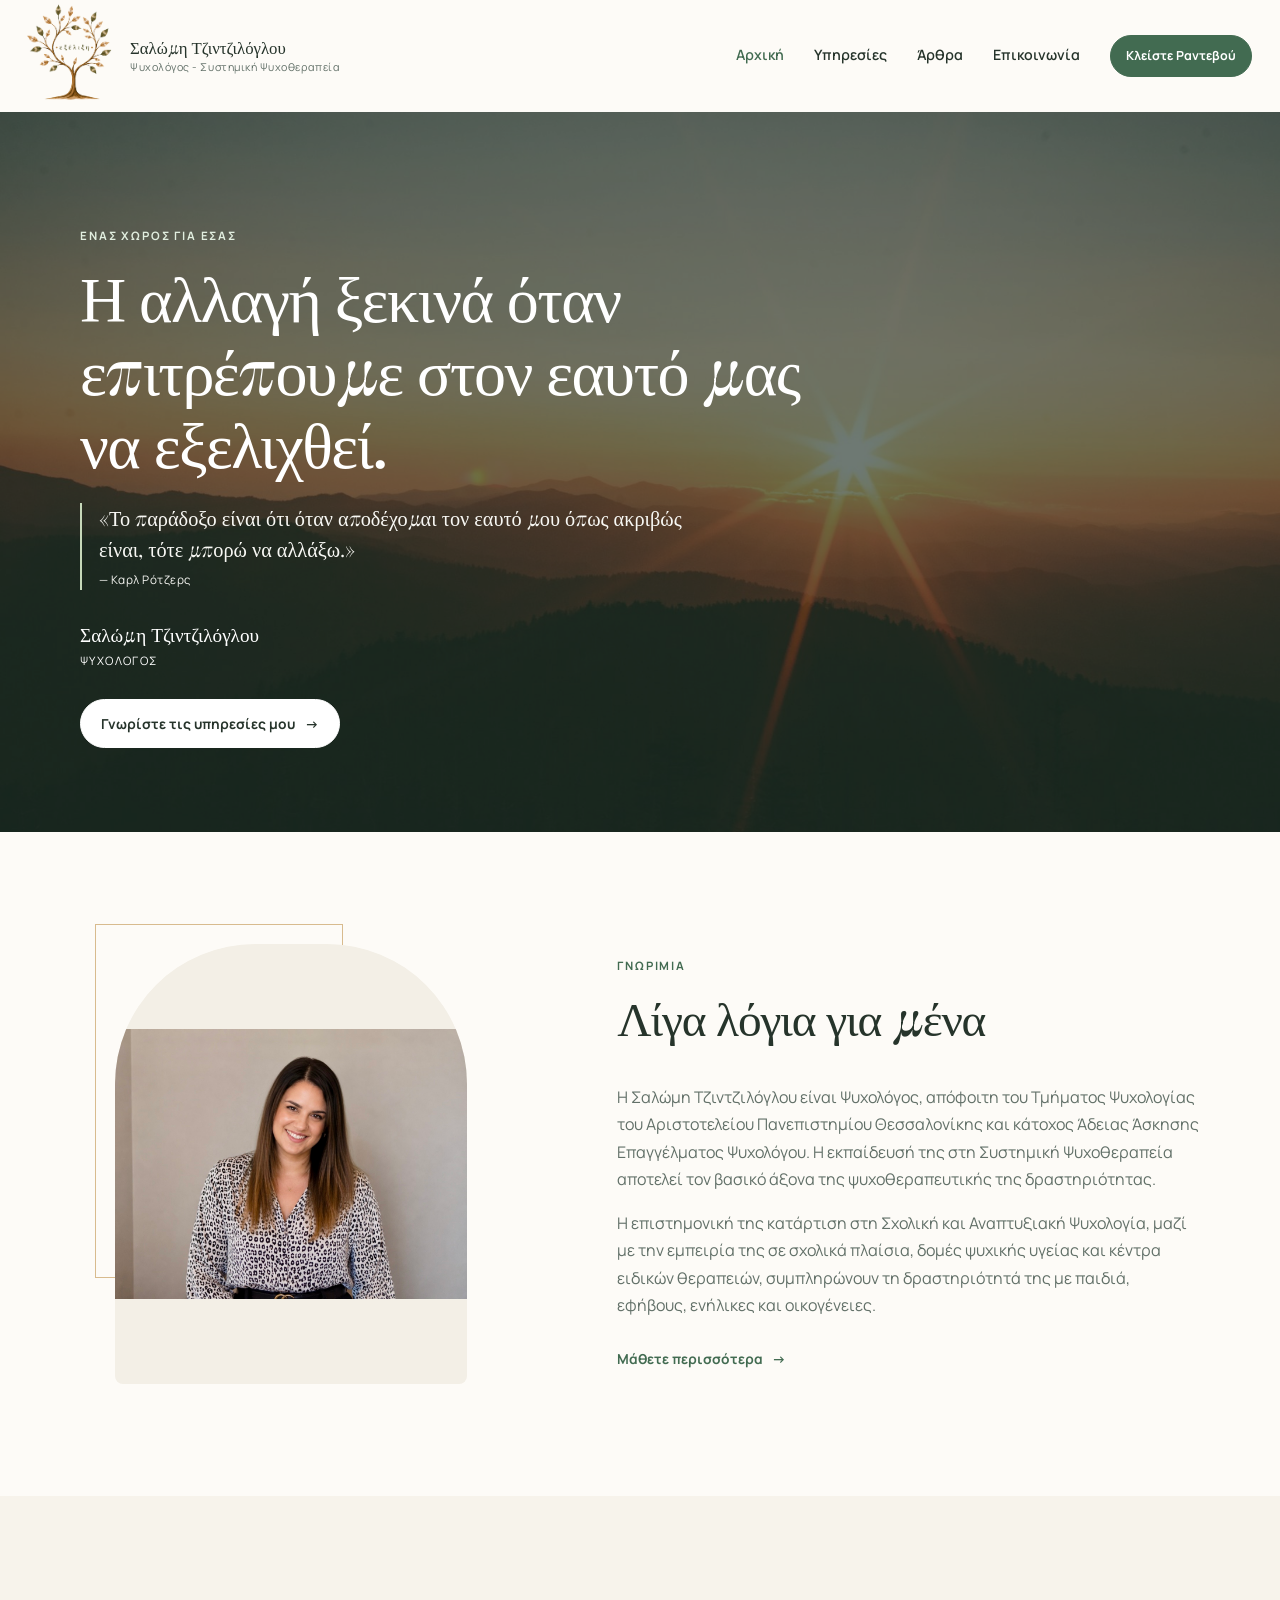
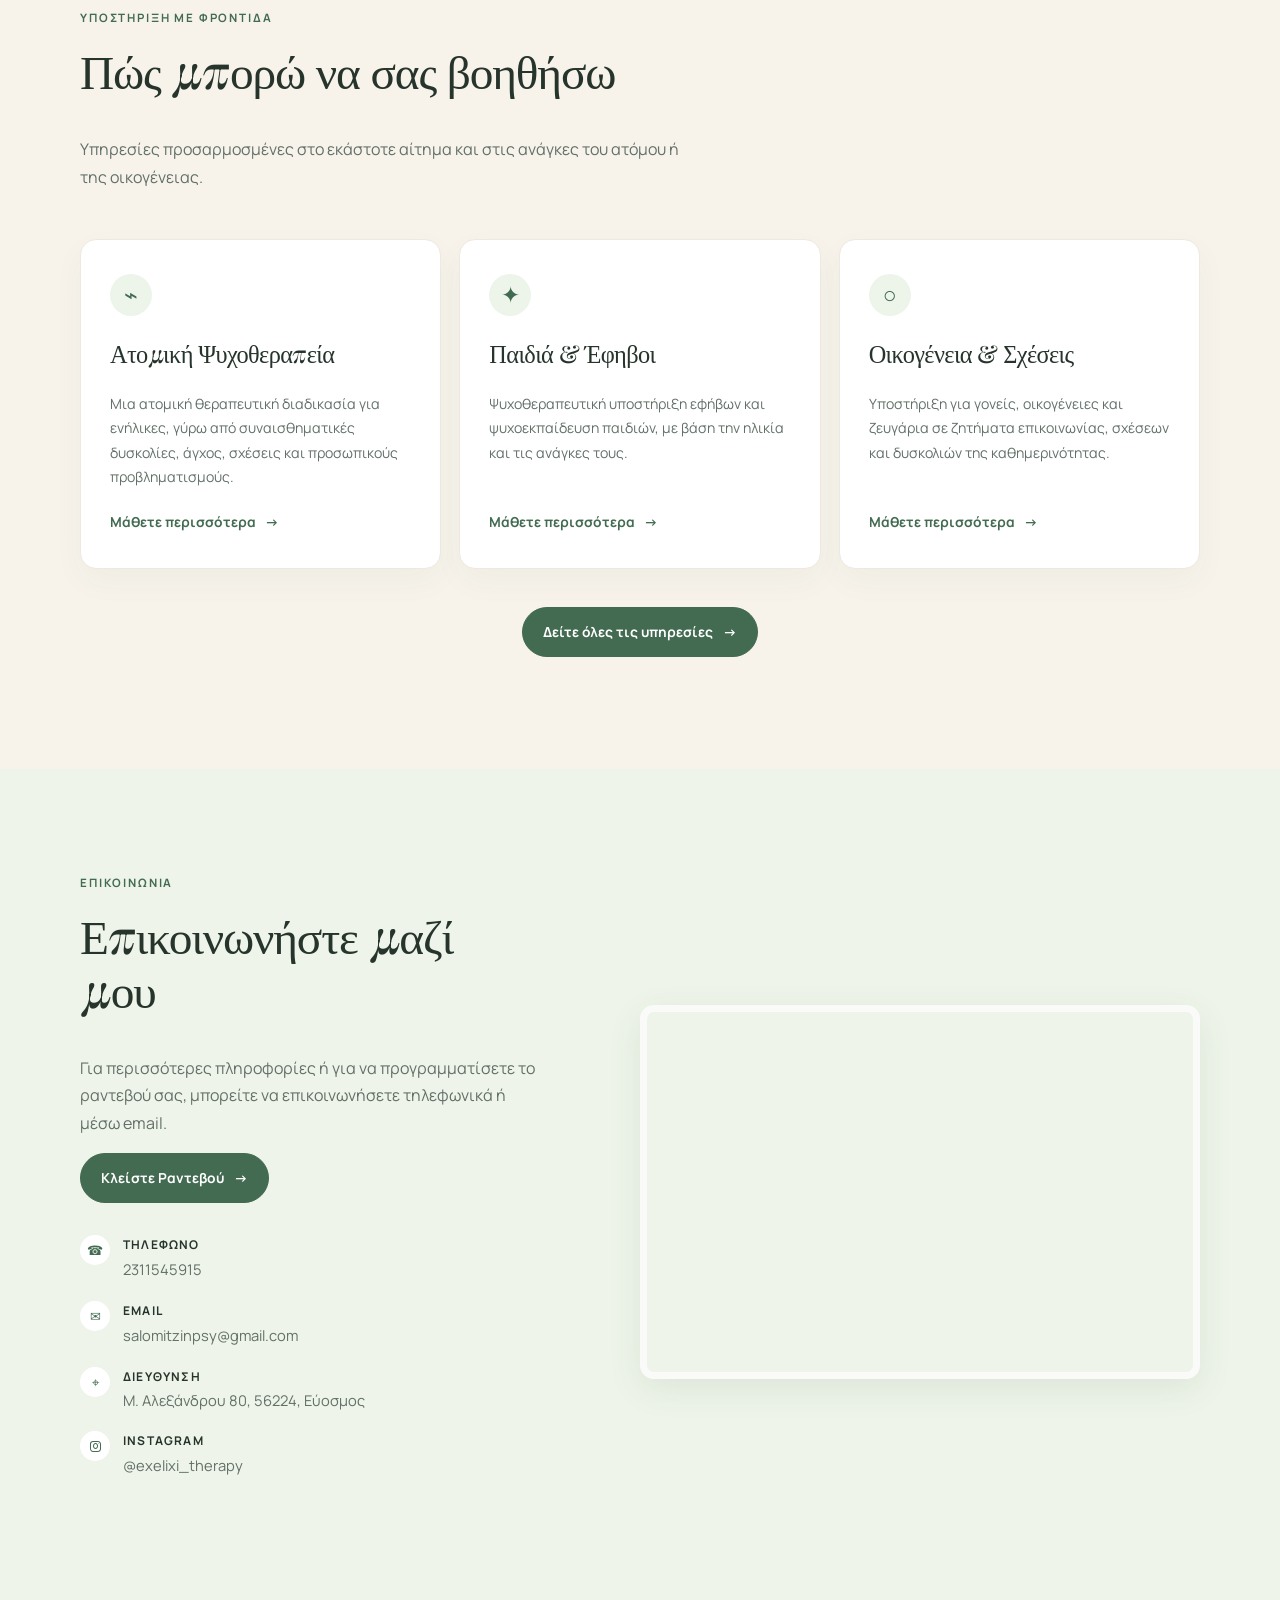
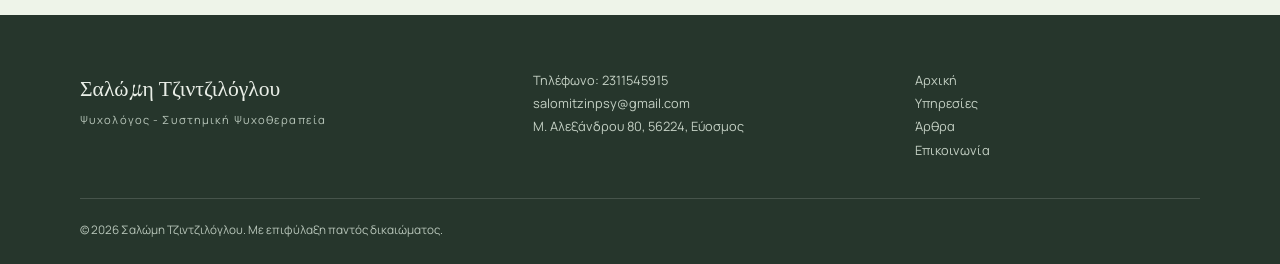
==== commit 429047c9: "Correct psychologist surname" ====
--- a/index.html
+++ b/index.html
@@ -2,8 +2,8 @@
 <html lang="el">
 <head>
   <meta charset="UTF-8"><meta name="viewport" content="width=device-width, initial-scale=1.0">
-  <meta name="description" content="Η Σαλώμη Τζιντζινόγλου, Ψυχολόγος και Συστημική Ψυχοθεραπεύτρια, παρέχει ατομική ψυχοθεραπεία, υποστήριξη παιδιών και εφήβων, συμβουλευτική γονέων και αξιολογήσεις.">
-  <title>Σαλώμη Τζιντζινόγλου | Ψυχολόγος</title>
+  <meta name="description" content="Η Σαλώμη Τζιντζιλόγλου, Ψυχολόγος και Συστημική Ψυχοθεραπεύτρια, παρέχει ατομική ψυχοθεραπεία, υποστήριξη παιδιών και εφήβων, συμβουλευτική γονέων και αξιολογήσεις.">
+  <title>Σαλώμη Τζιντζιλόγλου | Ψυχολόγος</title>
   <link rel="preconnect" href="https://fonts.googleapis.com"><link rel="preconnect" href="https://fonts.gstatic.com" crossorigin>
   <link href="https://fonts.googleapis.com/css2?family=Manrope:wght@400;500;600;700&family=Playfair+Display:wght@500;600&display=swap" rel="stylesheet">
   <link rel="stylesheet" href="assets/css/styles.css"><link rel="stylesheet" href="assets/css/overrides.css">
@@ -18,17 +18,17 @@
         <p class="eyebrow eyebrow--light">Ένας χώρος για εσάς</p>
         <h1 id="hero-title">Η αλλαγή ξεκινά όταν επιτρέπουμε στον εαυτό μας να εξελιχθεί.</h1>
         <blockquote>«Το παράδοξο είναι ότι όταν αποδέχομαι τον εαυτό μου όπως ακριβώς είναι, τότε μπορώ να αλλάξω.» <cite>— Καρλ Ρότζερς</cite></blockquote>
-        <p class="hero__name">Σαλώμη Τζιντζινόγλου <span>Ψυχολόγος</span></p>
+        <p class="hero__name">Σαλώμη Τζιντζιλόγλου <span>Ψυχολόγος</span></p>
         <a class="button button--light" href="ypiresies/">Γνωρίστε τις υπηρεσίες μου <span aria-hidden="true">→</span></a>
       </div>
     </section>
 
     <section class="about section" aria-labelledby="about-title">
       <div class="container about__grid">
-        <div class="about__image-wrap reveal"><img src="assets/images/salomi-tzintziloglou.jpeg" alt="Πορτρέτο της ψυχολόγου Σαλώμης Τζιντζινόγλου" width="1200" height="1600" loading="lazy"></div>
+        <div class="about__image-wrap reveal"><img src="assets/images/salomi-tzintziloglou.jpeg" alt="Πορτρέτο της ψυχολόγου Σαλώμης Τζιντζιλόγλου" width="1200" height="1600" loading="lazy"></div>
         <div class="about__copy reveal">
           <p class="eyebrow">Γνωριμία</p><h2 id="about-title">Λίγα λόγια για μένα</h2>
-          <p>Η Σαλώμη Τζιντζινόγλου είναι Ψυχολόγος, απόφοιτη του Τμήματος Ψυχολογίας του Αριστοτελείου Πανεπιστημίου Θεσσαλονίκης και κάτοχος Άδειας Άσκησης Επαγγέλματος Ψυχολόγου. Η εκπαίδευσή της στη Συστημική Ψυχοθεραπεία αποτελεί τον βασικό άξονα της ψυχοθεραπευτικής της δραστηριότητας.</p>
+          <p>Η Σαλώμη Τζιντζιλόγλου είναι Ψυχολόγος, απόφοιτη του Τμήματος Ψυχολογίας του Αριστοτελείου Πανεπιστημίου Θεσσαλονίκης και κάτοχος Άδειας Άσκησης Επαγγέλματος Ψυχολόγου. Η εκπαίδευσή της στη Συστημική Ψυχοθεραπεία αποτελεί τον βασικό άξονα της ψυχοθεραπευτικής της δραστηριότητας.</p>
           <p>Η επιστημονική της κατάρτιση στη Σχολική και Αναπτυξιακή Ψυχολογία, μαζί με την εμπειρία της σε σχολικά πλαίσια, δομές ψυχικής υγείας και κέντρα ειδικών θεραπειών, συμπληρώνουν τη δραστηριότητά της με παιδιά, εφήβους, ενήλικες και οικογένειες.</p>
           <a class="text-link" href="viografiko/">Μάθετε περισσότερα <span aria-hidden="true">→</span></a>
         </div>
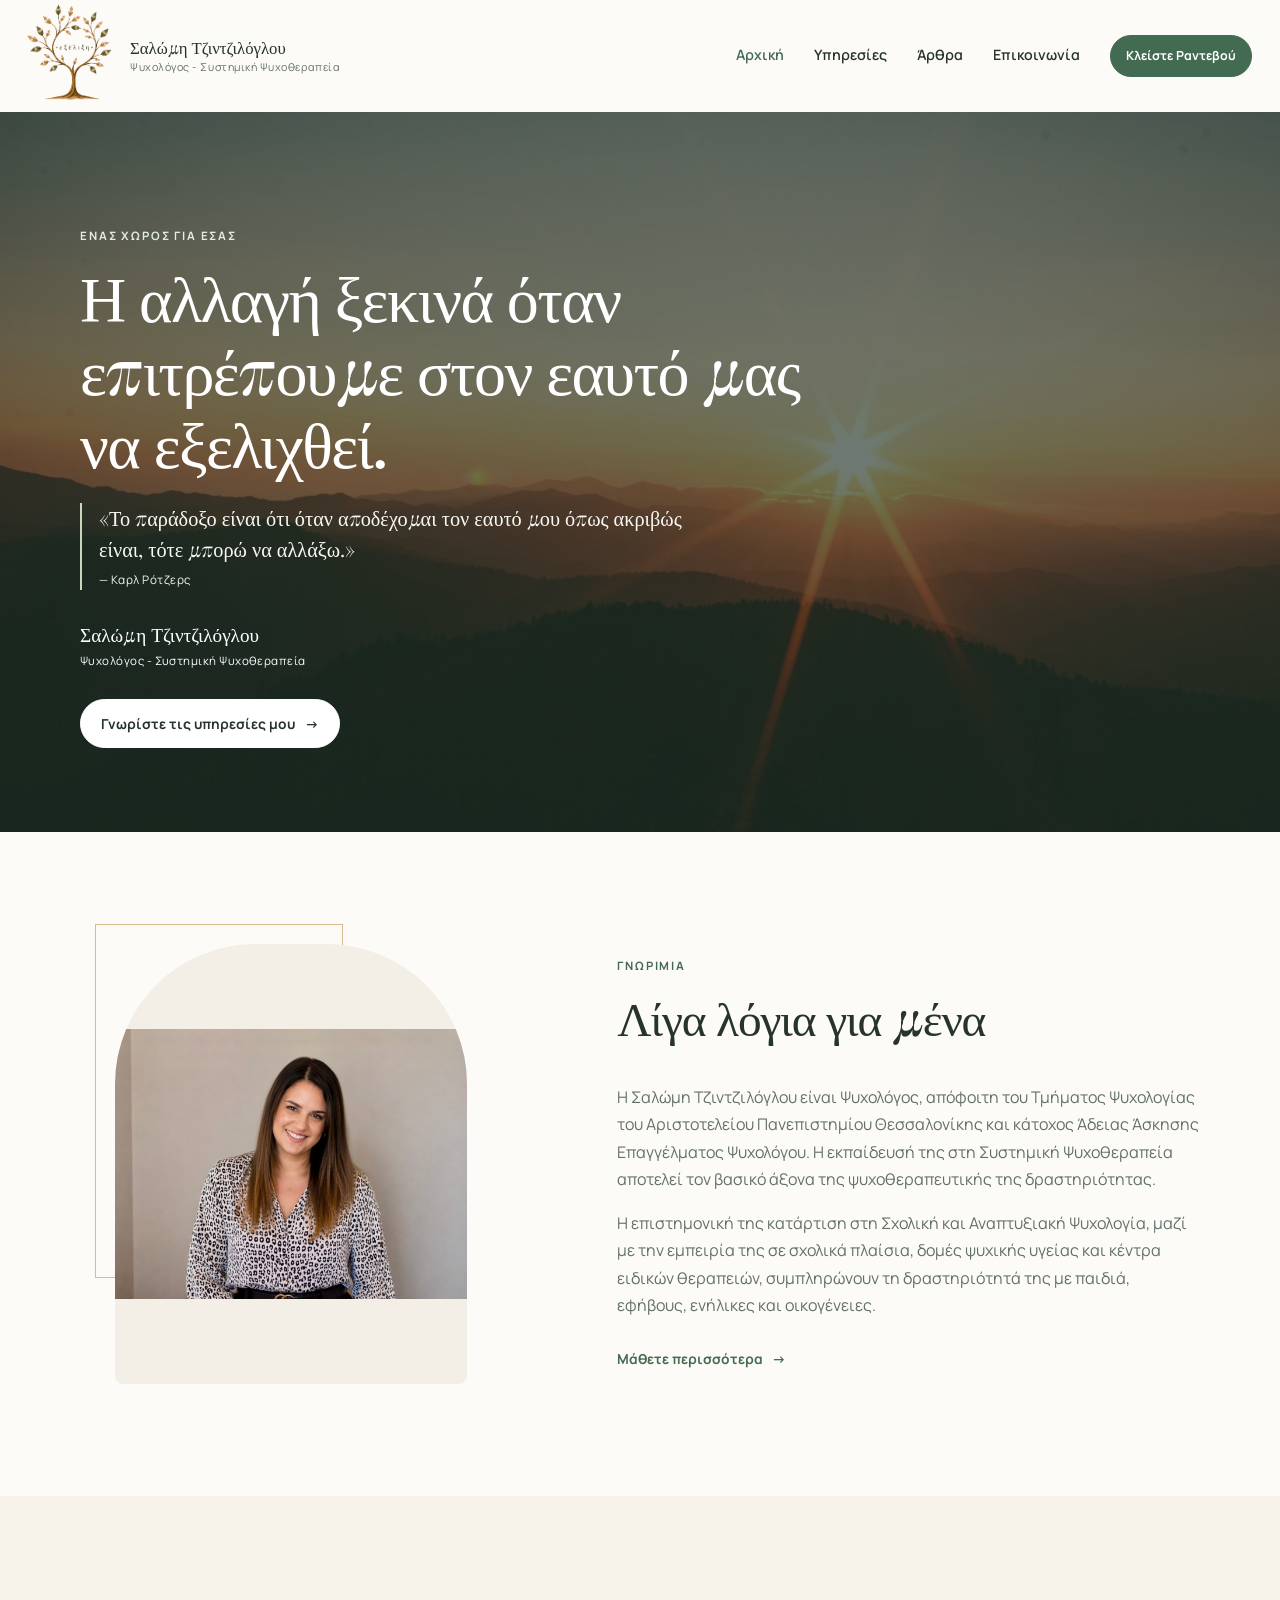
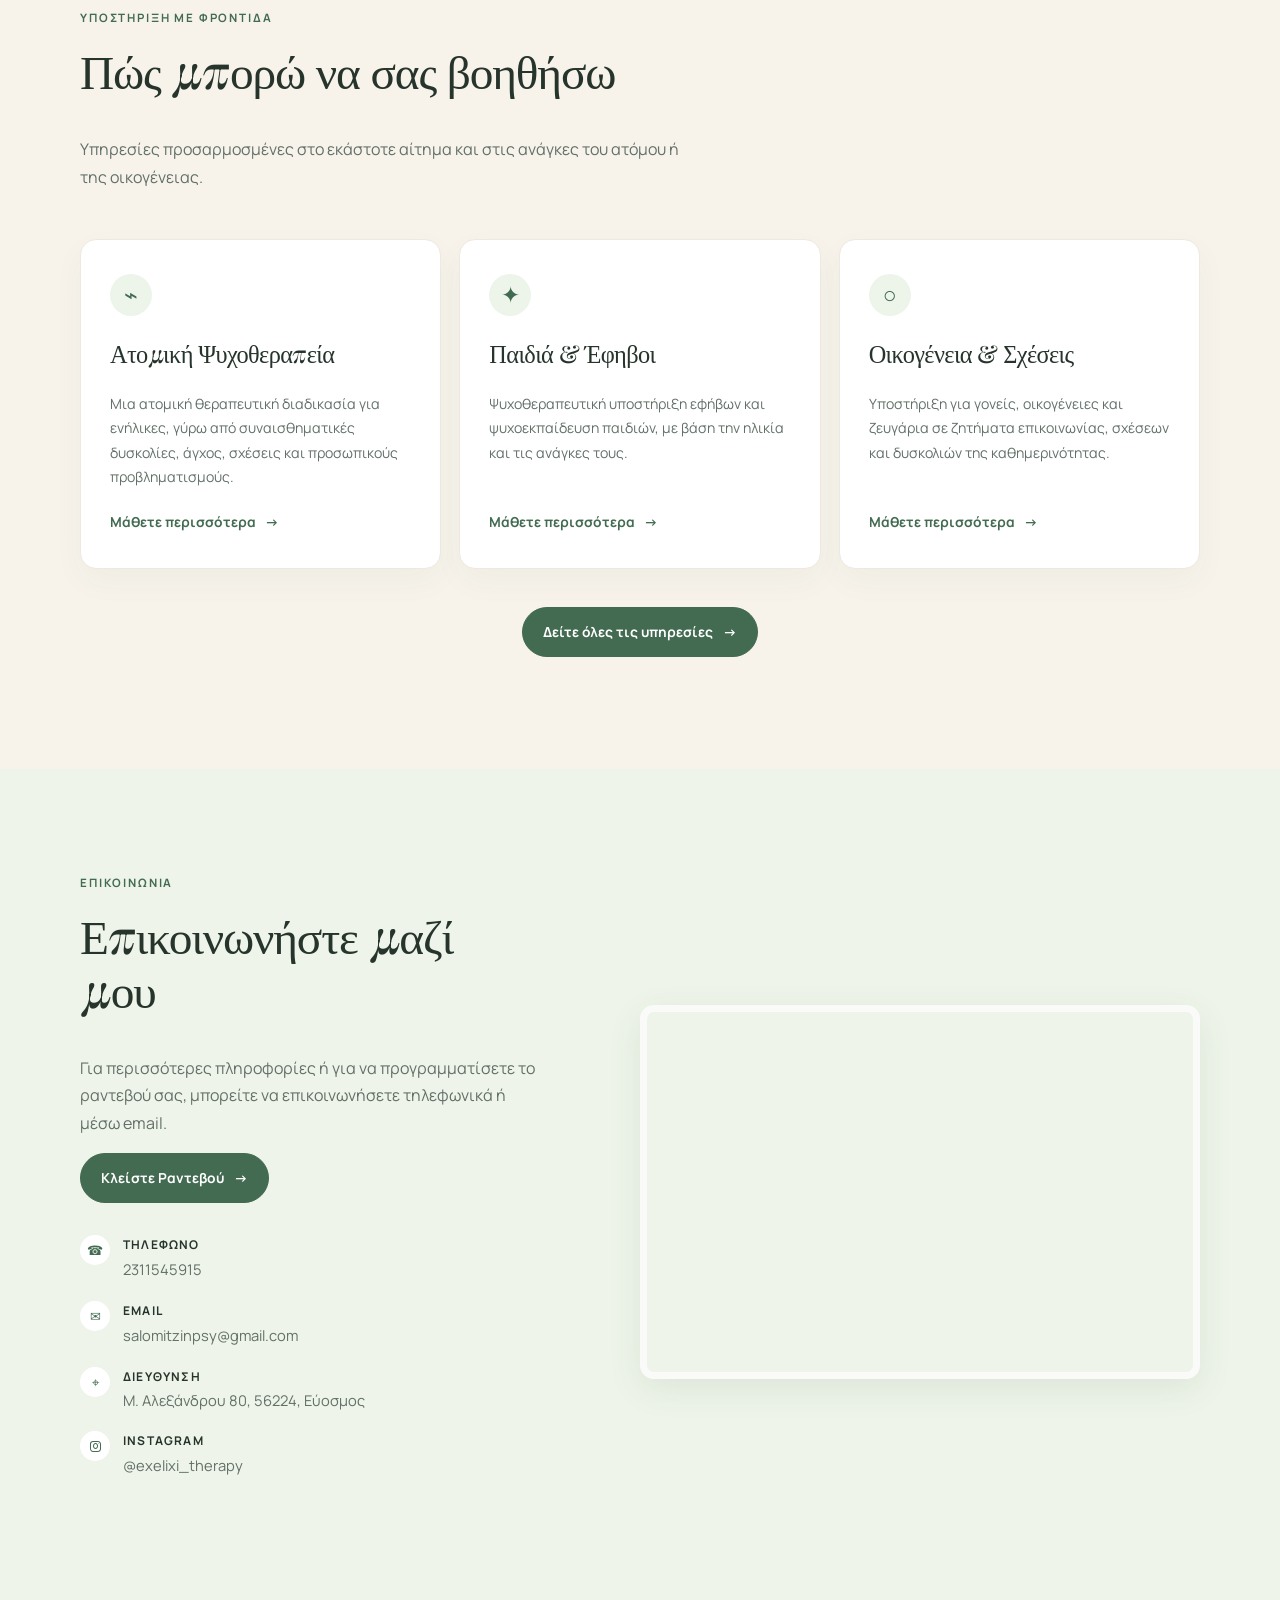
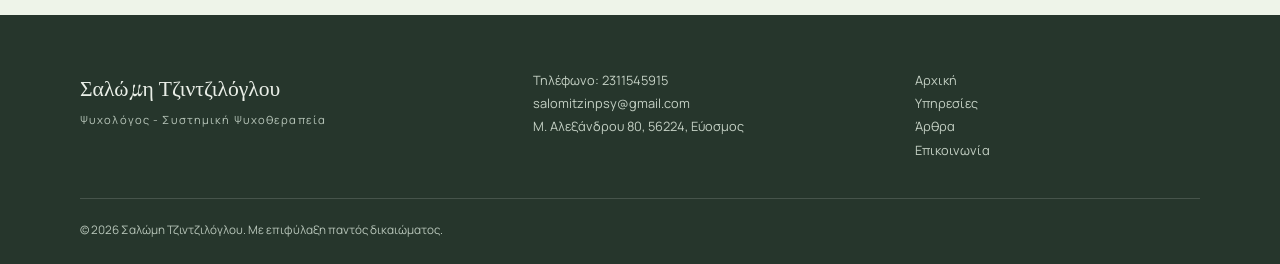
==== commit ff9bfa2a: "Update hero professional title" ====
--- a/index.html
+++ b/index.html
@@ -18,7 +18,7 @@
         <p class="eyebrow eyebrow--light">Ένας χώρος για εσάς</p>
         <h1 id="hero-title">Η αλλαγή ξεκινά όταν επιτρέπουμε στον εαυτό μας να εξελιχθεί.</h1>
         <blockquote>«Το παράδοξο είναι ότι όταν αποδέχομαι τον εαυτό μου όπως ακριβώς είναι, τότε μπορώ να αλλάξω.» <cite>— Καρλ Ρότζερς</cite></blockquote>
-        <p class="hero__name">Σαλώμη Τζιντζιλόγλου <span>Ψυχολόγος</span></p>
+        <p class="hero__name">Σαλώμη Τζιντζιλόγλου <span>Ψυχολόγος - Συστημική Ψυχοθεραπεία</span></p>
         <a class="button button--light" href="ypiresies/">Γνωρίστε τις υπηρεσίες μου <span aria-hidden="true">→</span></a>
       </div>
     </section>
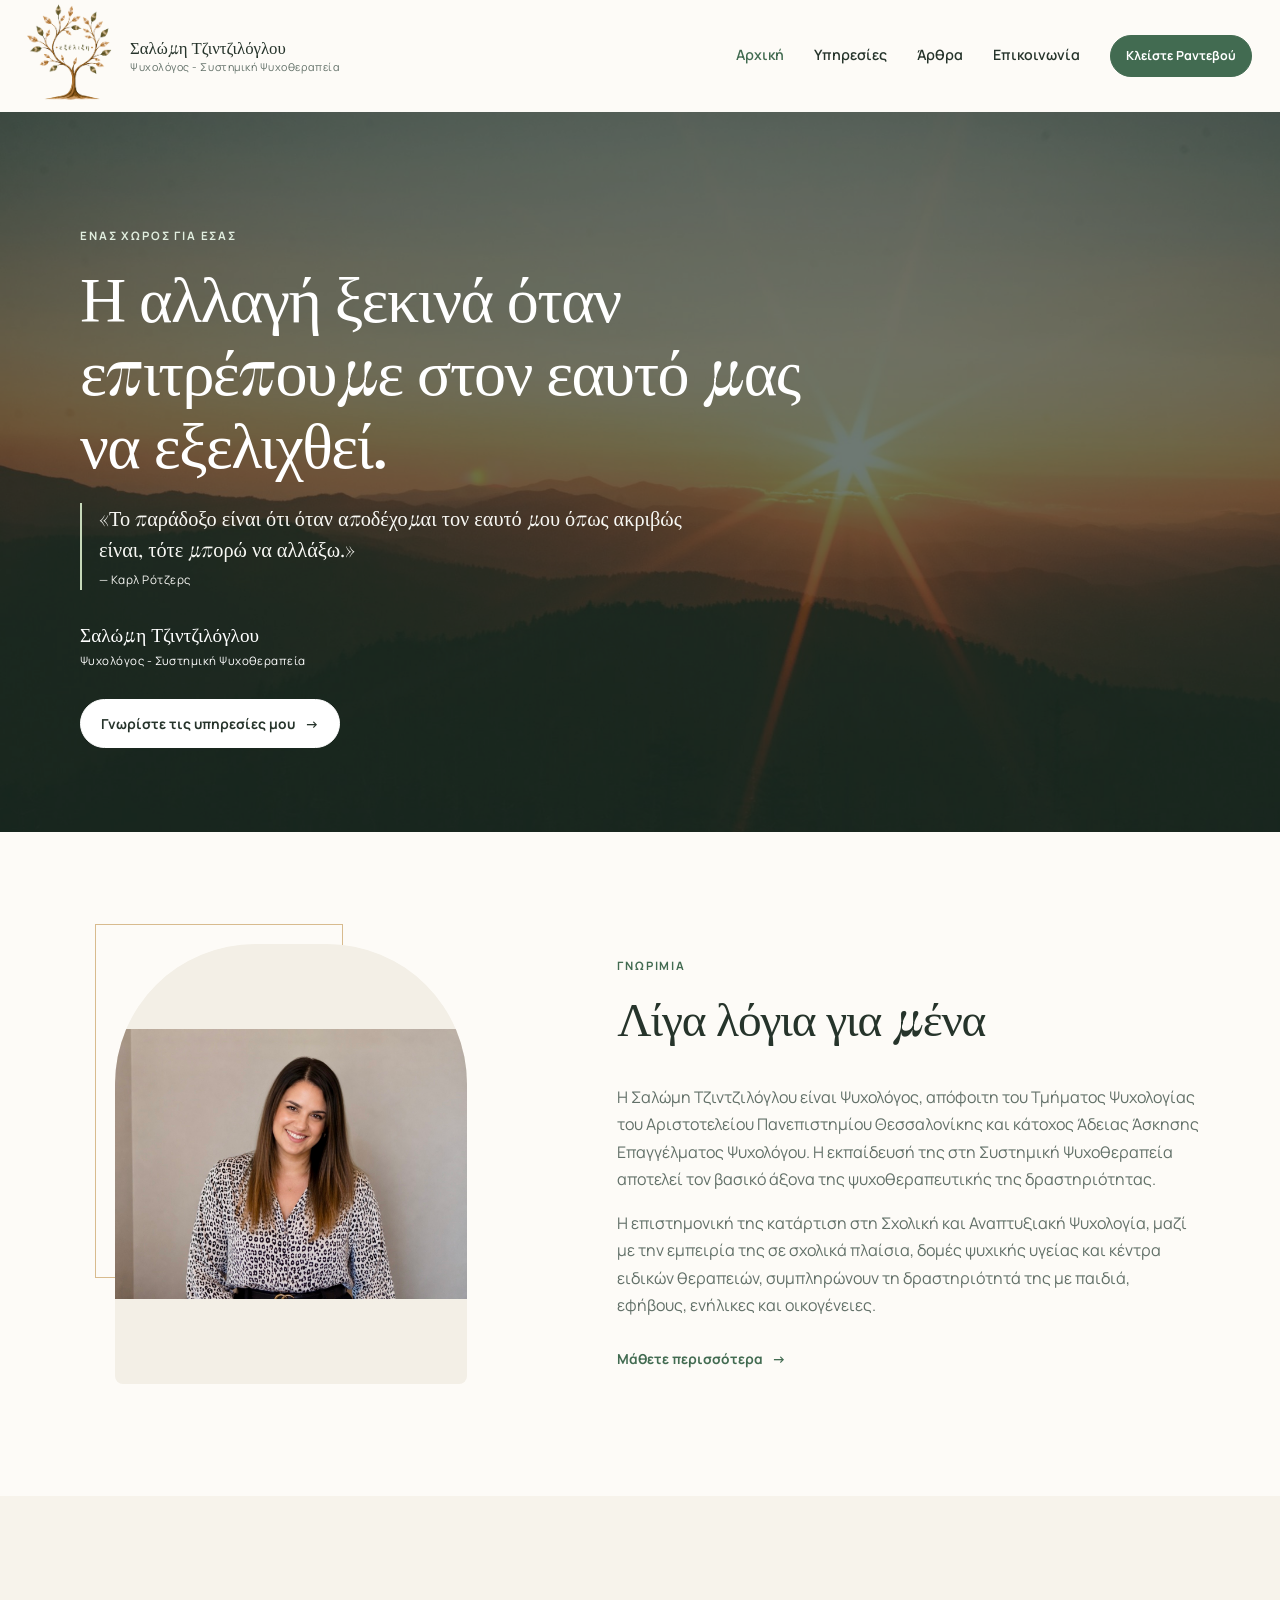
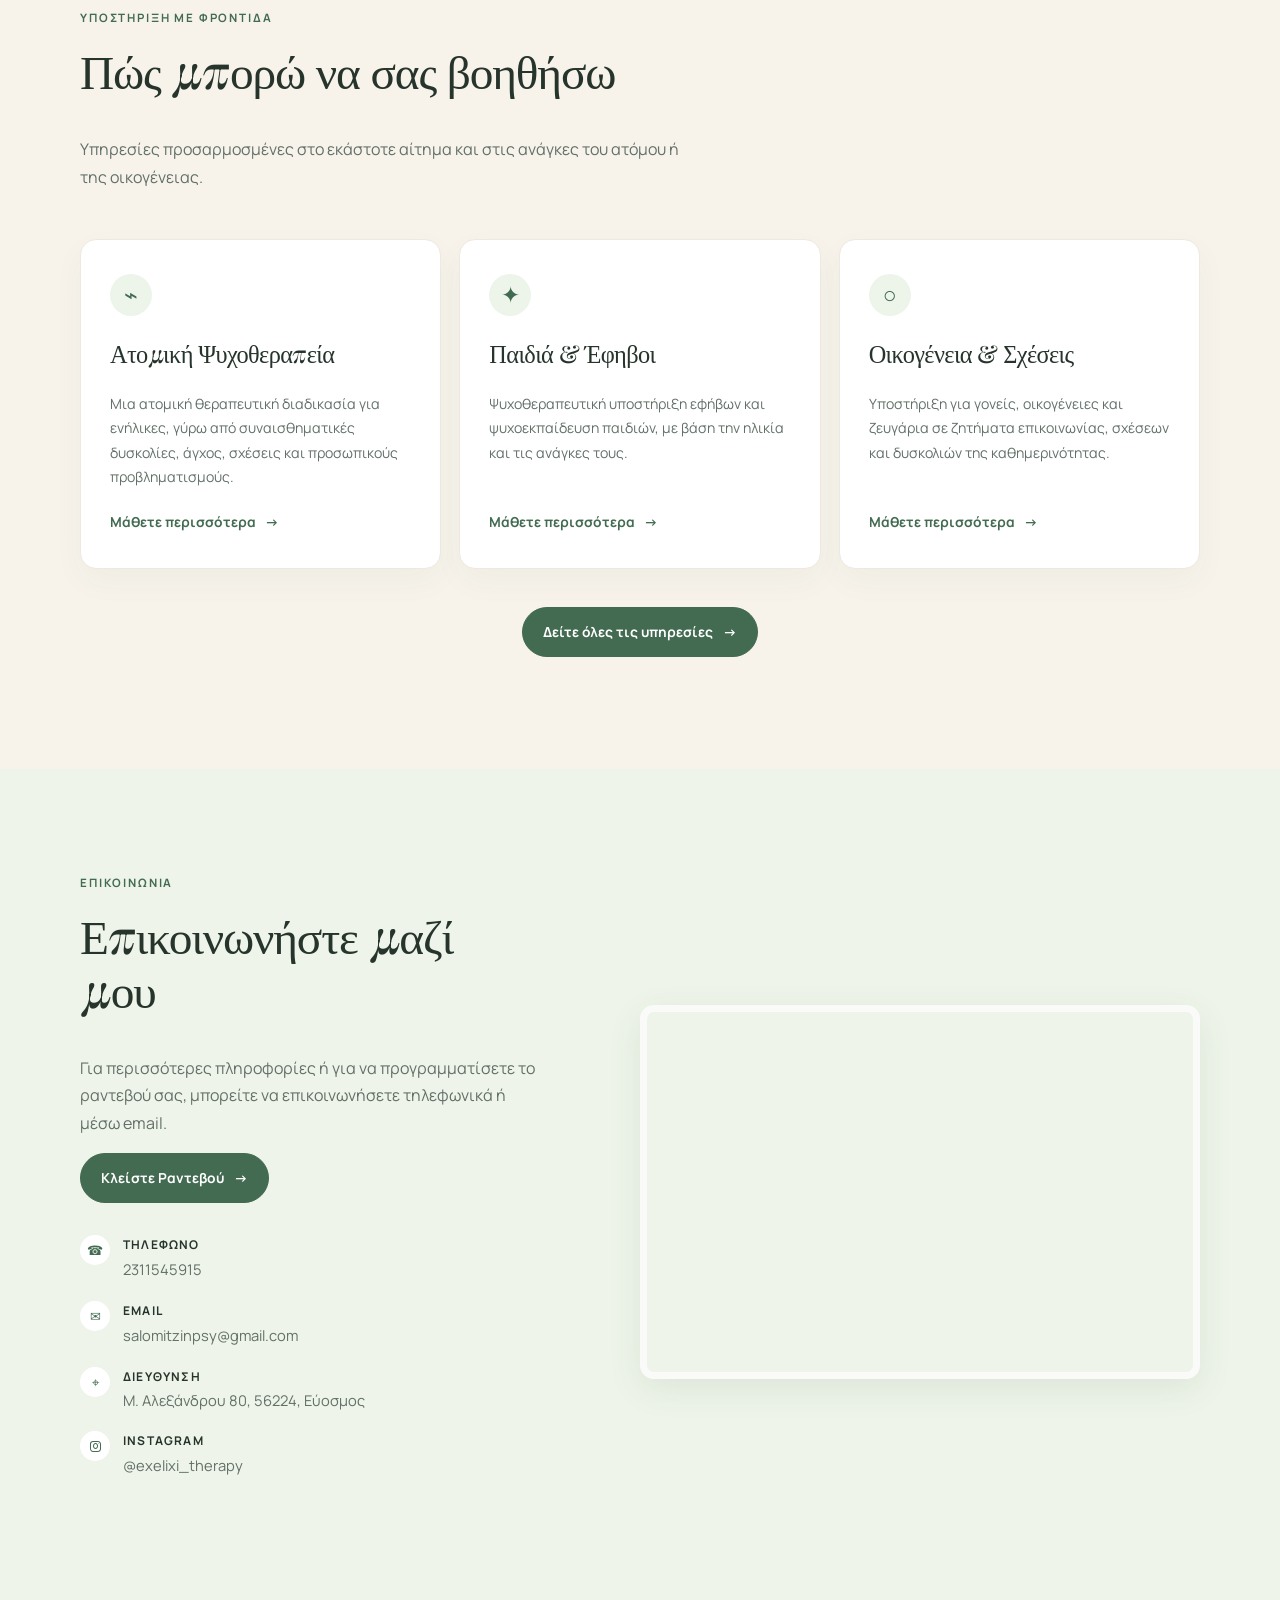
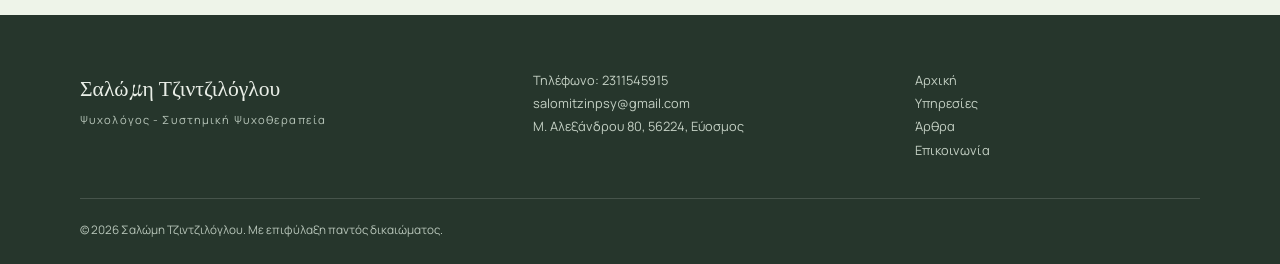
==== commit b4078109: "Add homepage hero slideshow" ====
--- a/index.html
+++ b/index.html
@@ -2,17 +2,30 @@
 <html lang="el">
 <head>
   <meta charset="UTF-8"><meta name="viewport" content="width=device-width, initial-scale=1.0">
-  <meta name="description" content="Η Σαλώμη Τζιντζιλόγλου, Ψυχολόγος και Συστημική Ψυχοθεραπεύτρια, παρέχει ατομική ψυχοθεραπεία, υποστήριξη παιδιών και εφήβων, συμβουλευτική γονέων και αξιολογήσεις.">
-  <title>Σαλώμη Τζιντζιλόγλου | Ψυχολόγος</title>
+  <meta name="description" content="Σαλώμη Τζιντζιλόγλου, Ψυχολόγος και Συστημική Ψυχοθεραπεύτρια στον Εύοσμο Θεσσαλονίκης. Ατομική ψυχοθεραπεία, υποστήριξη παιδιών και εφήβων, συμβουλευτική γονέων και αξιολόγηση.">
+  <title>Ψυχολόγος στον Εύοσμο Θεσσαλονίκης | Σαλώμη Τζιντζιλόγλου</title>
+  <link rel="canonical" href="https://salomitzintziloglou.gr/">
+  <meta property="og:type" content="website"><meta property="og:locale" content="el_GR"><meta property="og:title" content="Ψυχολόγος στον Εύοσμο Θεσσαλονίκης | Σαλώμη Τζιντζιλόγλου"><meta property="og:description" content="Σαλώμη Τζιντζιλόγλου, Ψυχολόγος και Συστημική Ψυχοθεραπεύτρια στον Εύοσμο Θεσσαλονίκης."><meta property="og:url" content="https://salomitzintziloglou.gr/"><meta property="og:image" content="https://salomitzintziloglou.gr/assets/images/hero-nature.jpg"><meta name="twitter:card" content="summary_large_image"><meta name="twitter:title" content="Ψυχολόγος στον Εύοσμο Θεσσαλονίκης | Σαλώμη Τζιντζιλόγλου"><meta name="twitter:description" content="Σαλώμη Τζιντζιλόγλου, Ψυχολόγος και Συστημική Ψυχοθεραπεύτρια στον Εύοσμο Θεσσαλονίκης."><meta name="twitter:image" content="https://salomitzintziloglou.gr/assets/images/hero-nature.jpg">
+  <link rel="preload" as="image" href="assets/images/hero-nature.jpg">
+  <script type="application/ld+json">{"@context":"https://schema.org","@graph":[{"@type":"WebSite","@id":"https://salomitzintziloglou.gr/#website","url":"https://salomitzintziloglou.gr/","name":"Σαλώμη Τζιντζιλόγλου"},{"@type":"Person","@id":"https://salomitzintziloglou.gr/#salomi-tzintziloglou","name":"Σαλώμη Τζιντζιλόγλου","jobTitle":"Ψυχολόγος - Συστημική Ψυχοθεραπεία","url":"https://salomitzintziloglou.gr/","image":"https://salomitzintziloglou.gr/assets/images/salomi-tzintziloglou.jpeg","telephone":"+302311545915","email":"salomitzinpsy@gmail.com","address":{"@type":"PostalAddress","streetAddress":"Μ. Αλεξάνδρου 80","postalCode":"56224","addressLocality":"Εύοσμος","addressRegion":"Θεσσαλονίκη","addressCountry":"GR"},"sameAs":["https://www.instagram.com/exelixi_therapy/"]},{"@type":"ProfessionalService","@id":"https://salomitzintziloglou.gr/#professional-service","name":"Σαλώμη Τζιντζιλόγλου","url":"https://salomitzintziloglou.gr/","image":"https://salomitzintziloglou.gr/assets/images/salomi-tzintziloglou.jpeg","telephone":"+302311545915","email":"salomitzinpsy@gmail.com","address":{"@type":"PostalAddress","streetAddress":"Μ. Αλεξάνδρου 80","postalCode":"56224","addressLocality":"Εύοσμος","addressRegion":"Θεσσαλονίκη","addressCountry":"GR"},"employee":{"@id":"https://salomitzintziloglou.gr/#salomi-tzintziloglou"}},{"@type":"WebPage","@id":"https://salomitzintziloglou.gr/#webpage","url":"https://salomitzintziloglou.gr/","name":"Ψυχολόγος στον Εύοσμο Θεσσαλονίκης | Σαλώμη Τζιντζιλόγλου","isPartOf":{"@id":"https://salomitzintziloglou.gr/#website"},"about":{"@id":"https://salomitzintziloglou.gr/#professional-service"}}]}</script>
   <link rel="preconnect" href="https://fonts.googleapis.com"><link rel="preconnect" href="https://fonts.gstatic.com" crossorigin>
   <link href="https://fonts.googleapis.com/css2?family=Manrope:wght@400;500;600;700&family=Playfair+Display:wght@500;600&display=swap" rel="stylesheet">
-  <link rel="stylesheet" href="assets/css/styles.css"><link rel="stylesheet" href="assets/css/overrides.css">
+  <link rel="stylesheet" href="assets/css/styles.css"><link rel="stylesheet" href="assets/css/overrides.css"><link rel="stylesheet" href="assets/css/hero-slideshow.css">
 </head>
 <body data-base="" data-page="home">
   <a class="skip-link" href="#main">Μετάβαση στο περιεχόμενο</a>
   <div data-component="header"></div>
   <main id="main">
-    <section class="hero" aria-labelledby="hero-title">
+    <section class="hero hero--slideshow" aria-labelledby="hero-title">
+      <div class="hero__slides" aria-hidden="true">
+        <img class="hero__slide is-active" src="assets/images/hero-nature.jpg" alt="" width="1800" height="1200" fetchpriority="high" decoding="async">
+        <img class="hero__slide" data-src="assets/images/hero-slideshow/office.jpg" alt="" width="1536" height="1024" decoding="async">
+        <img class="hero__slide" data-src="assets/images/hero-slideshow/children-room-wide.jpg" alt="" width="1536" height="1024" decoding="async">
+        <img class="hero__slide hero__slide--children-detail" data-src="assets/images/hero-slideshow/children-room-detail.jpg" alt="" width="1536" height="1024" decoding="async">
+        <img class="hero__slide" data-src="assets/images/hero-slideshow/consultation-room.jpg" alt="" width="1536" height="1024" decoding="async">
+        <img class="hero__slide" data-src="assets/images/hero-slideshow/waiting-area.jpg" alt="" width="1536" height="1024" decoding="async">
+        <img class="hero__slide" data-src="assets/images/hero-slideshow/therapy-room.jpg" alt="" width="1536" height="1024" decoding="async">
+      </div>
       <div class="hero__shade"></div>
       <div class="container hero__content reveal">
         <p class="eyebrow eyebrow--light">Ένας χώρος για εσάς</p>
@@ -47,5 +60,5 @@
     </section>
   </main>
   <div data-component="contact"></div><div data-component="footer"></div><div data-component="modal"></div>
-  <script src="assets/js/main.js"></script>
+  <script src="assets/js/main.js"></script><script src="assets/js/hero-slideshow.js"></script>
 </body></html>
--- a/assets/css/hero-slideshow.css
+++ b/assets/css/hero-slideshow.css
@@ -0,0 +1,7 @@
+.hero--slideshow { background: #203328; overflow: hidden; }
+.hero__slides { position: absolute; inset: 0; z-index: -2; }
+.hero__slide { position: absolute; inset: 0; display: block; width: 100%; height: 100%; object-fit: cover; object-position: 50% 50%; opacity: 0; transition: opacity .85s ease-in-out; }
+.hero__slide.is-active { opacity: 1; }
+.hero--slideshow .hero__shade { z-index: -1; }
+@media (max-width: 760px) { .hero__slide--children-detail { object-position: 39% 50%; } }
+@media (prefers-reduced-motion: reduce) { .hero__slide { transition: none; } }
